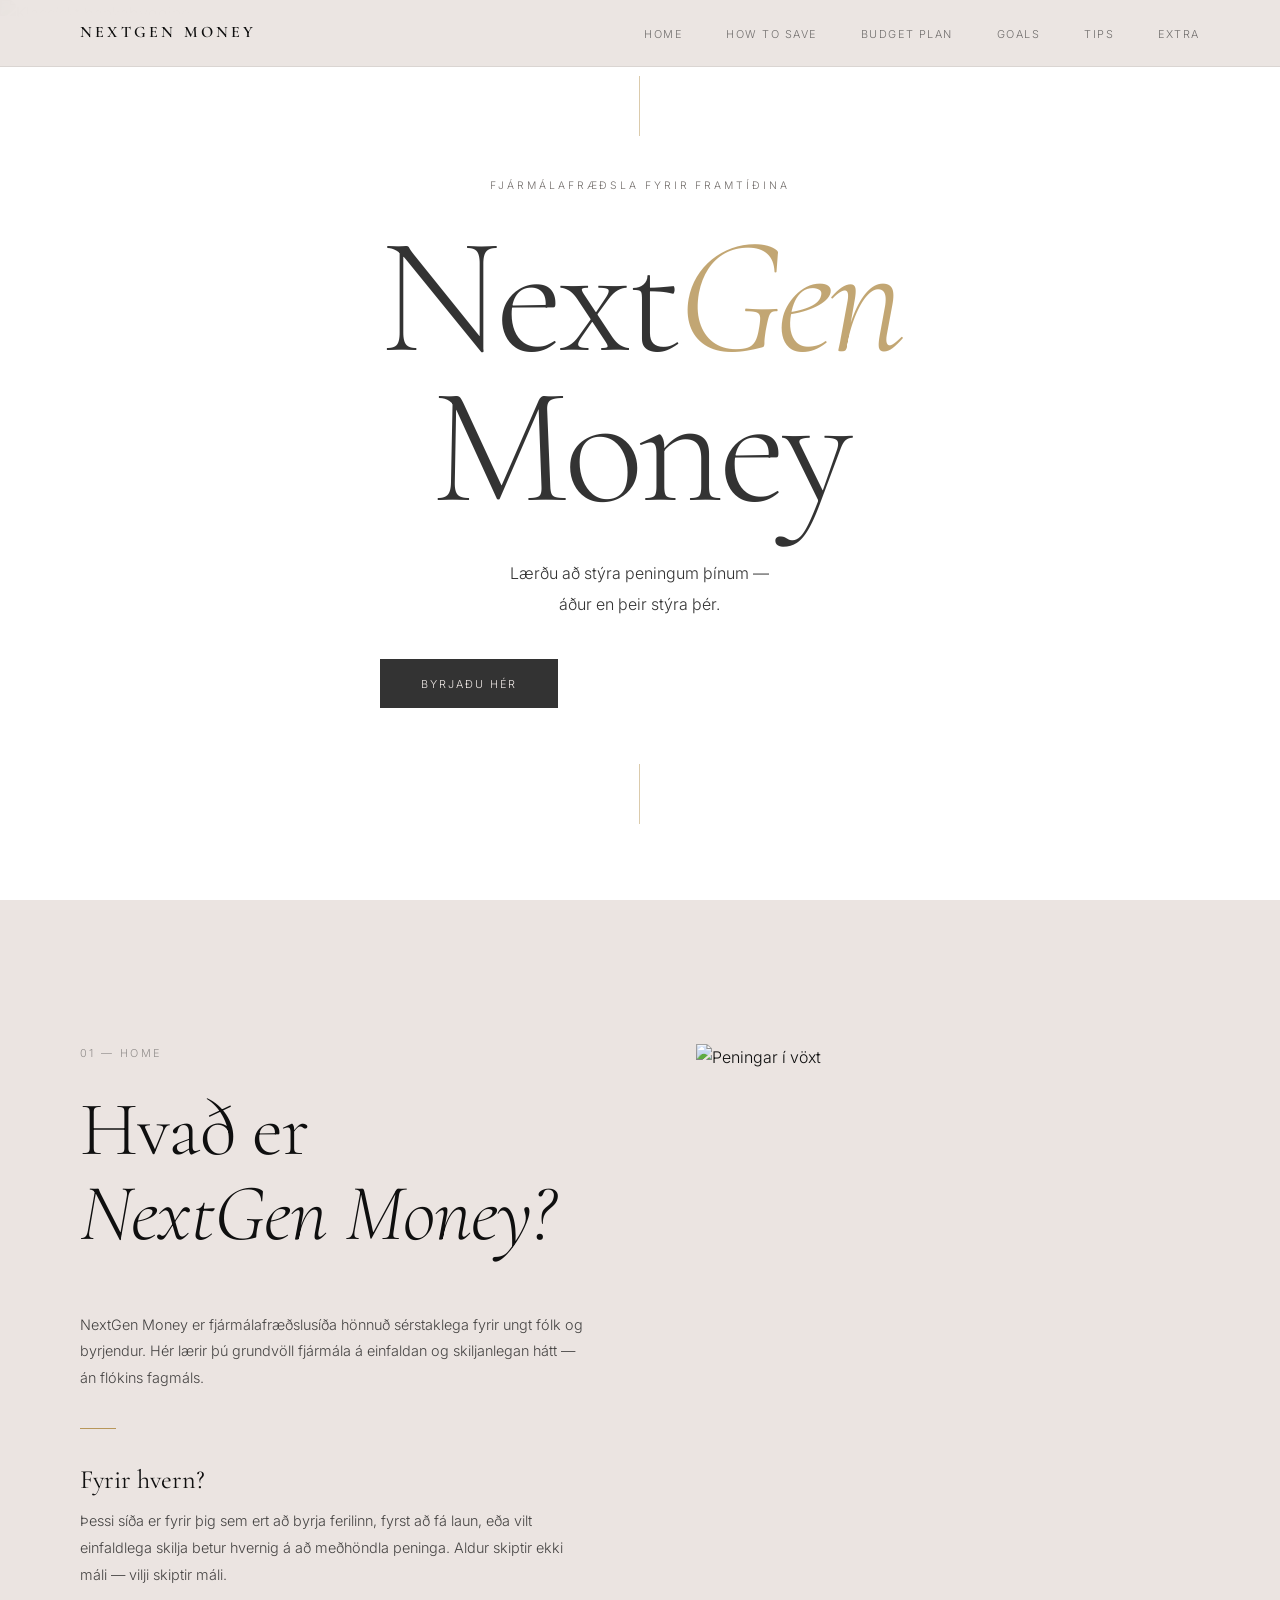
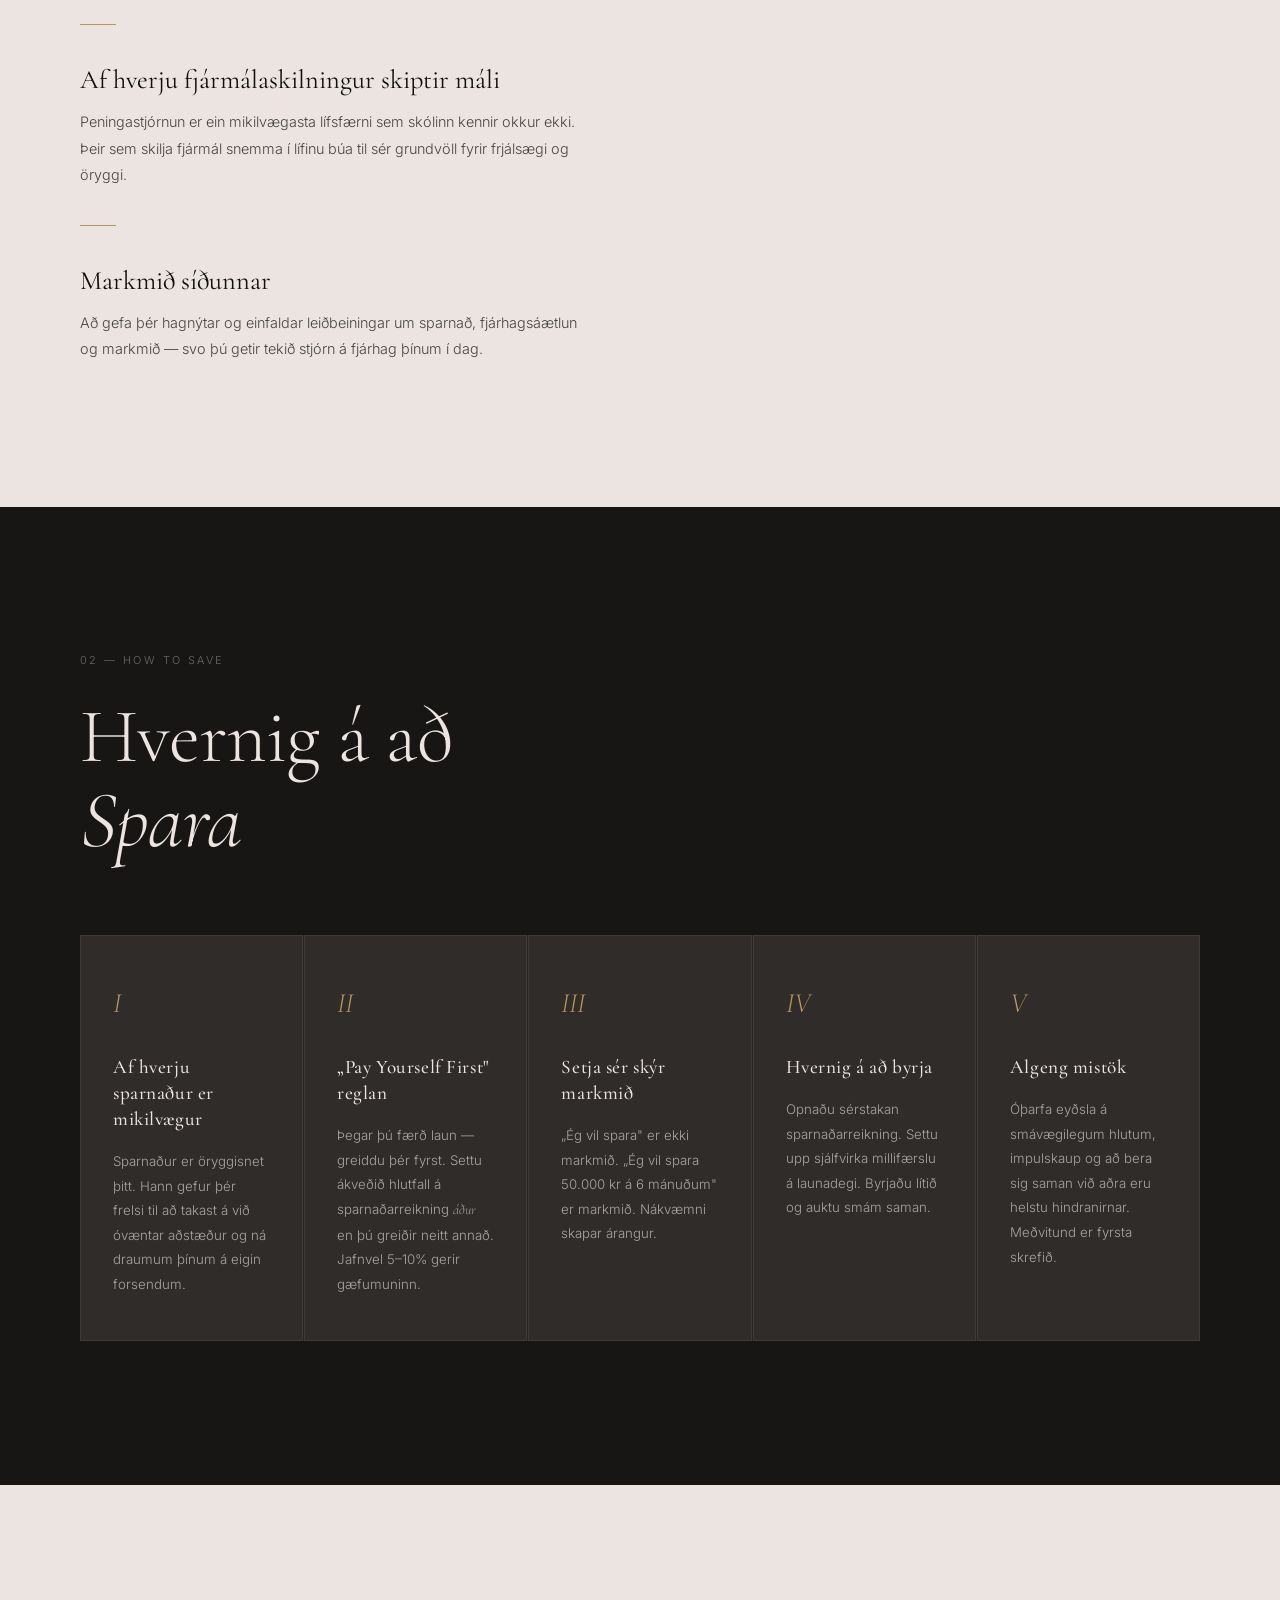
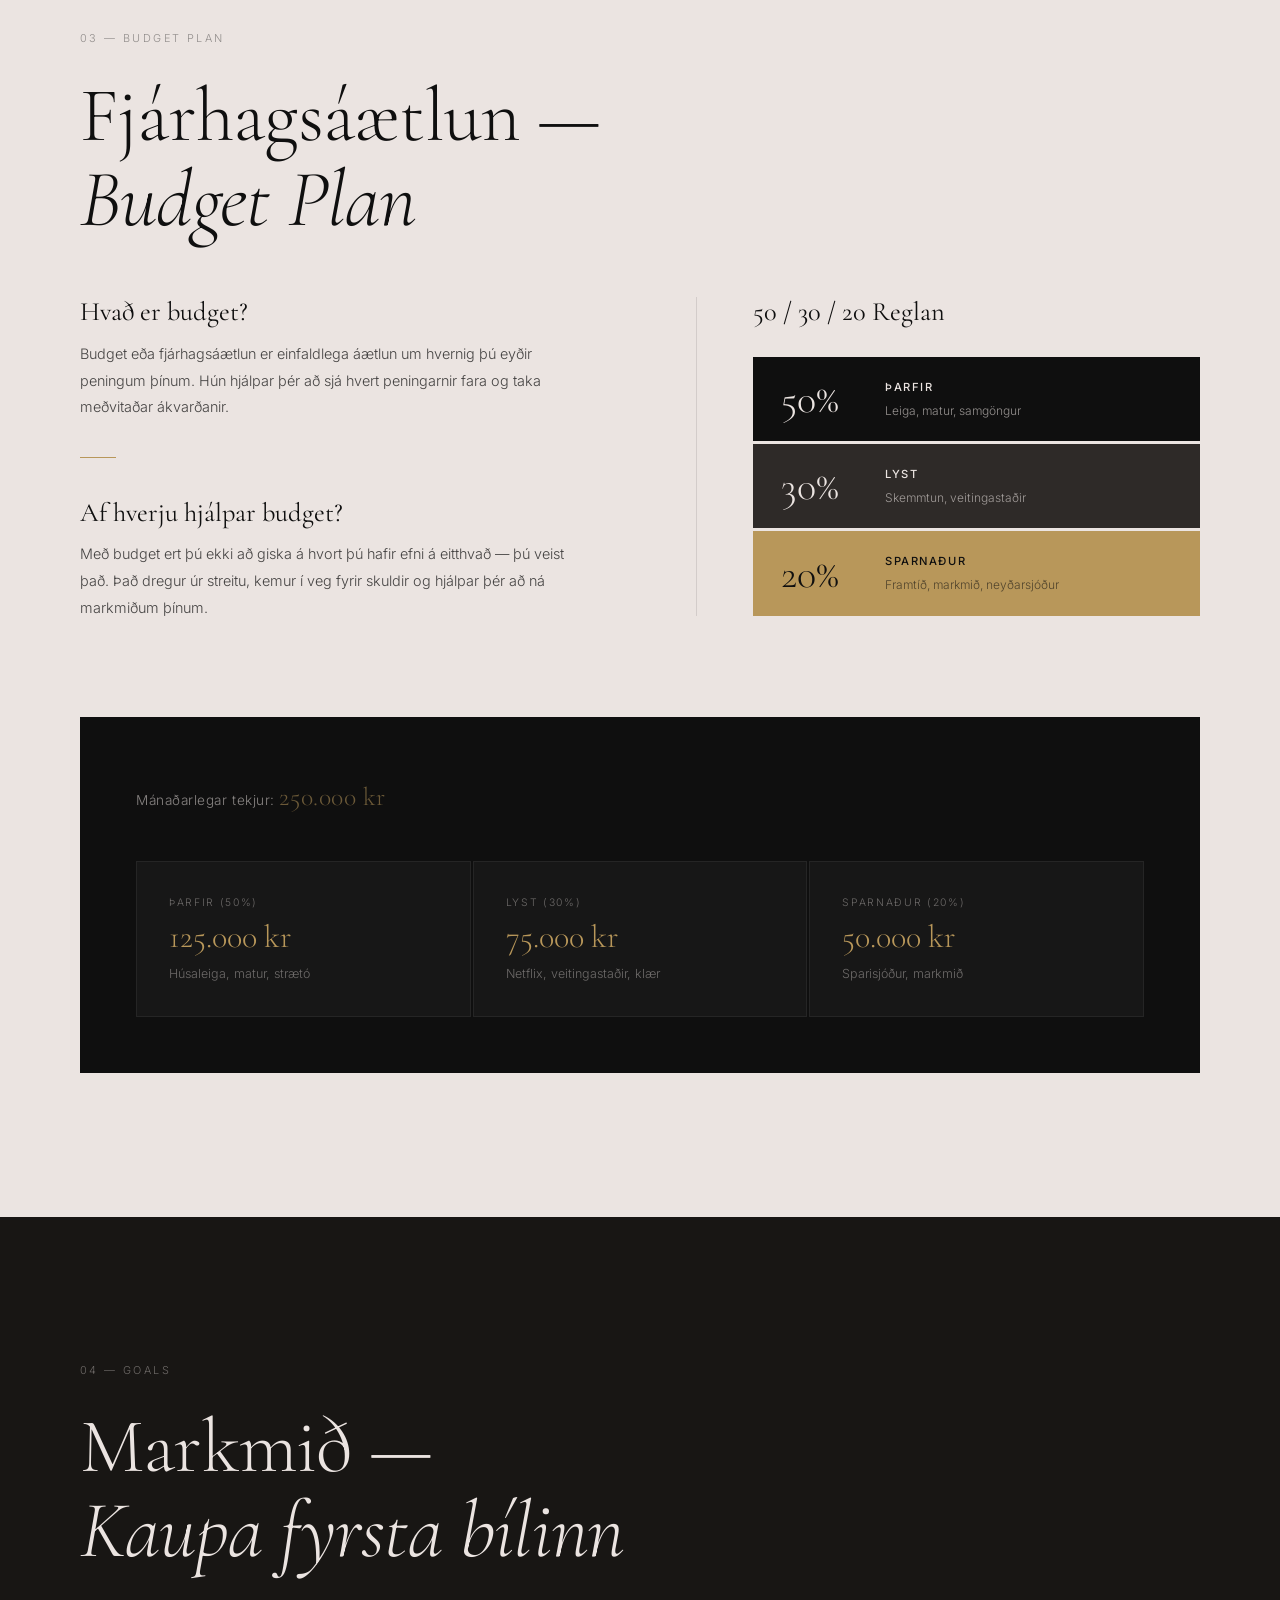
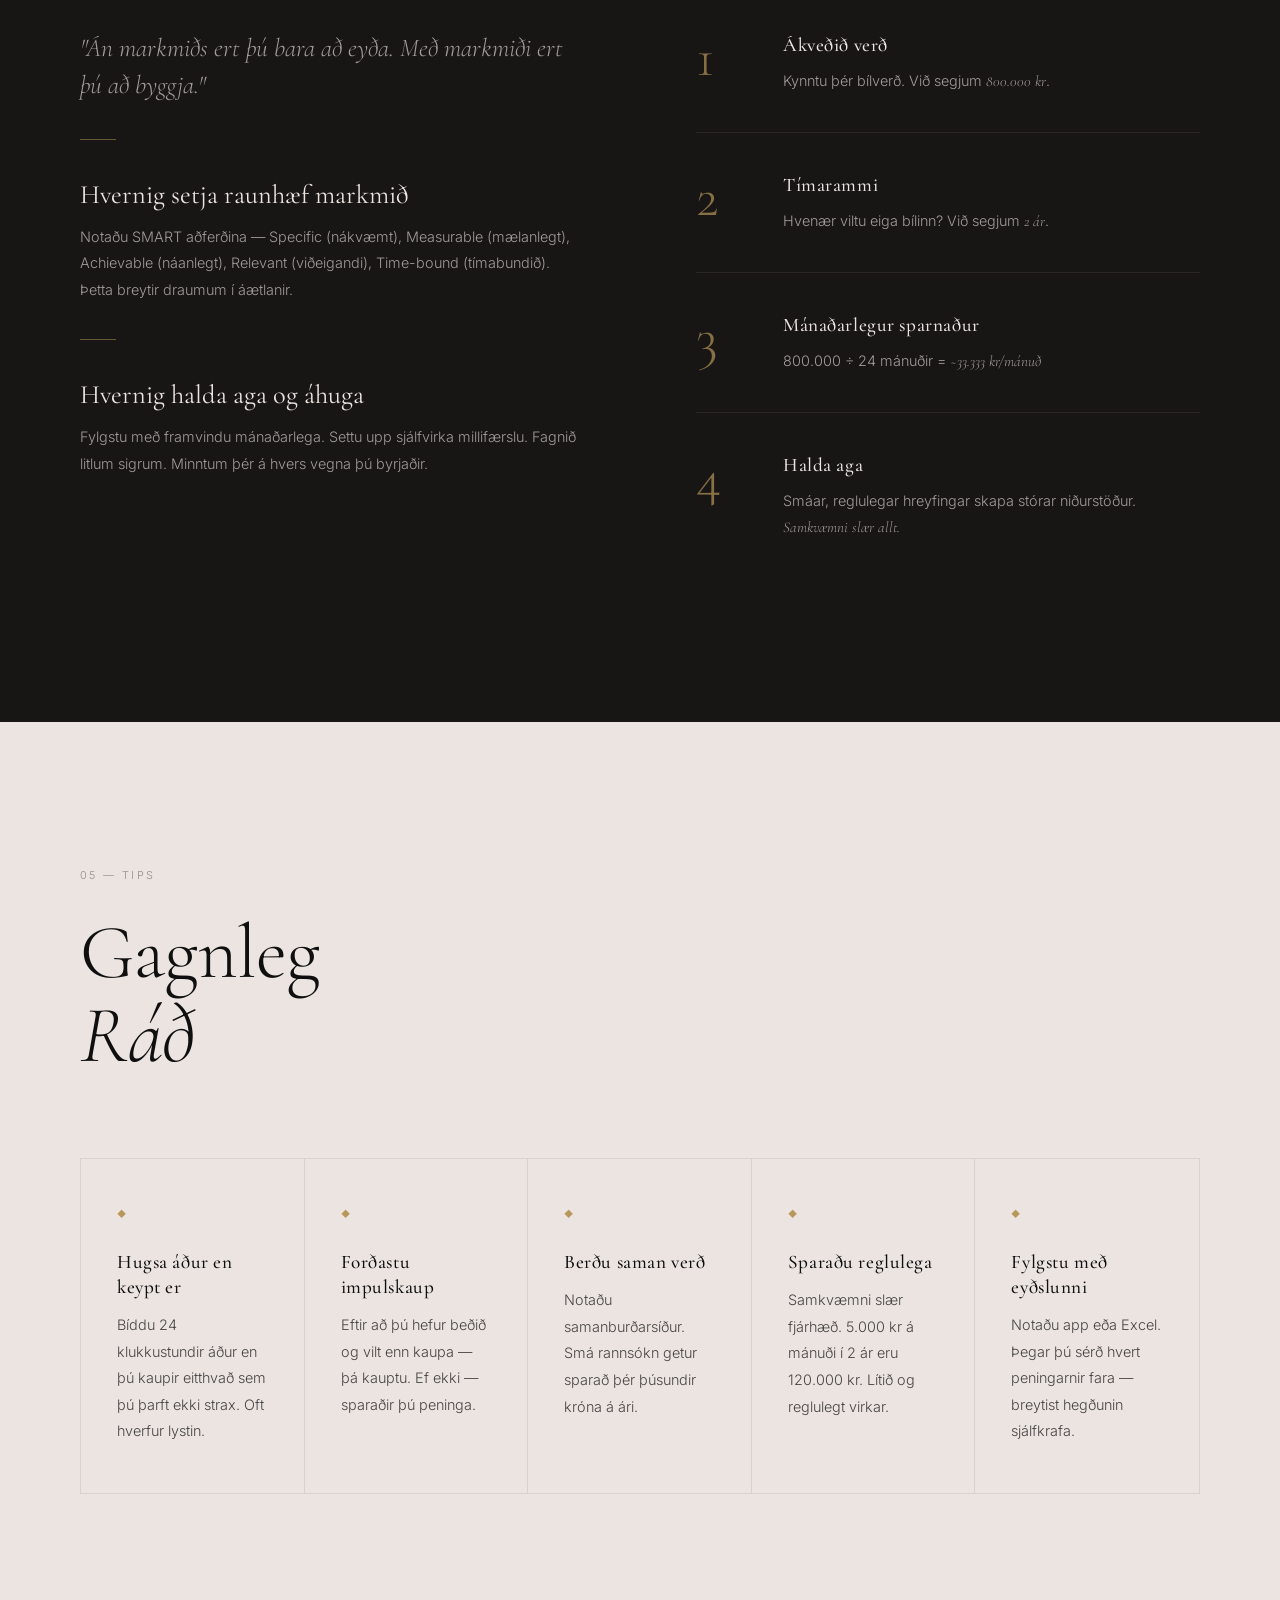
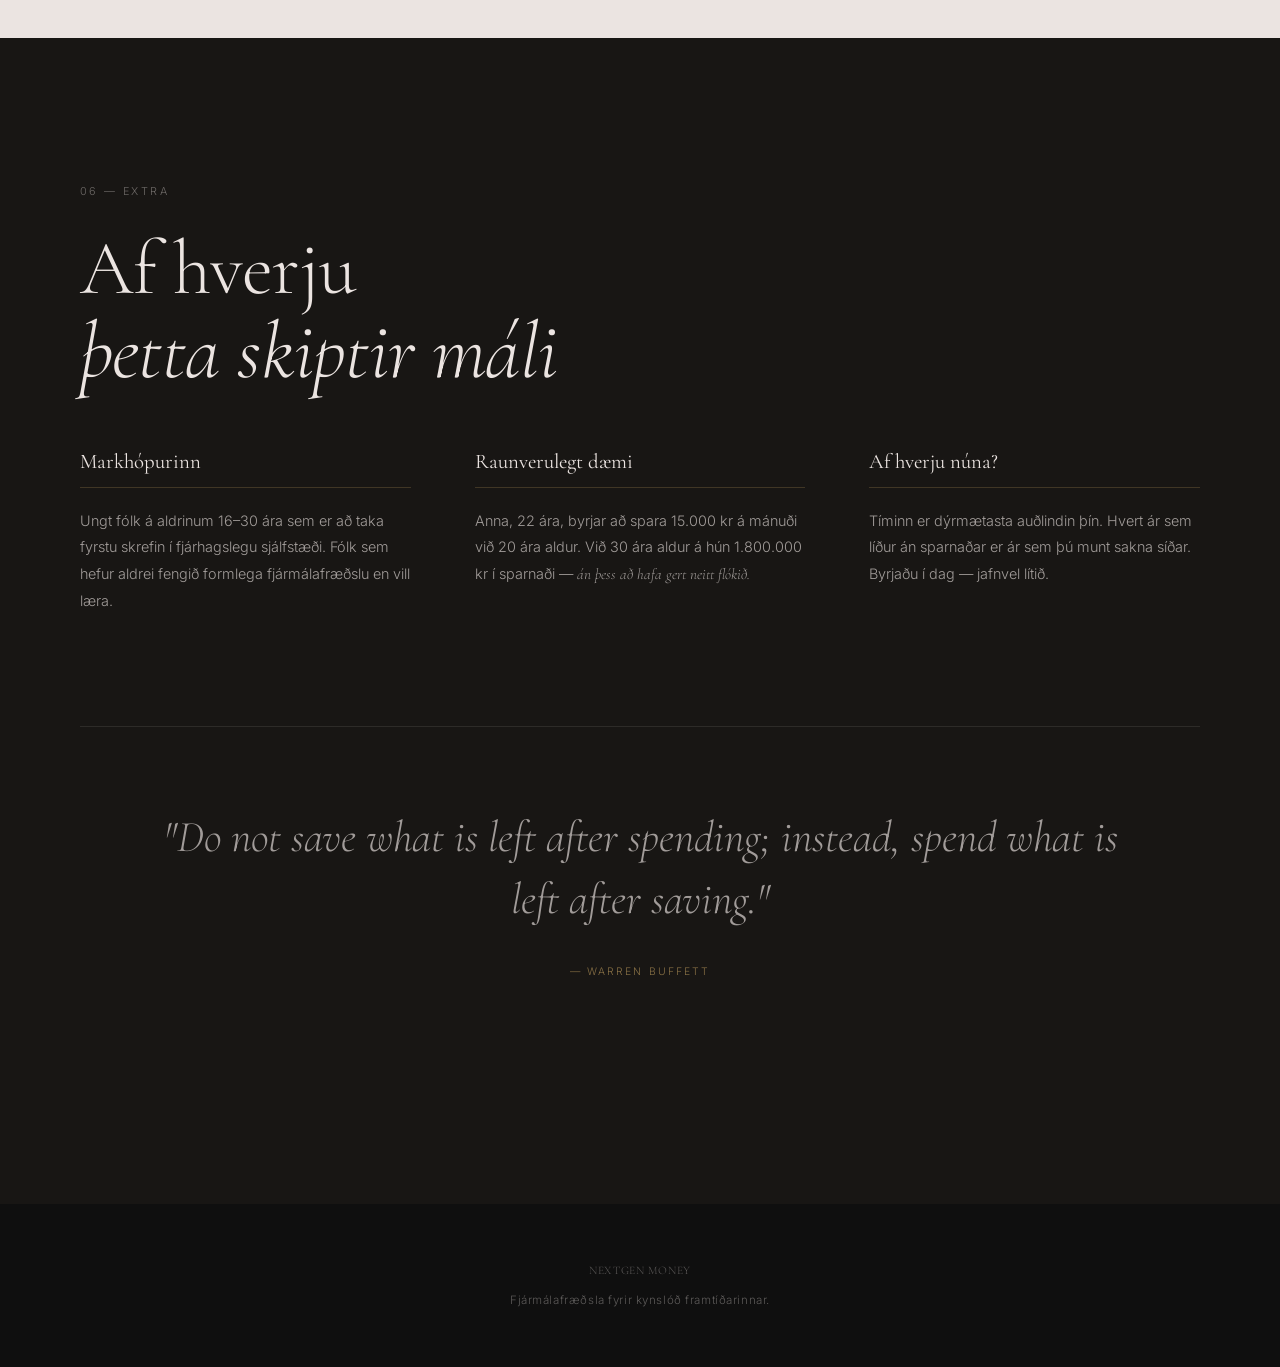
==== nextgen-money/index.html @ 541bf6c1 "Add Decap CMS, OAuth auth, SEO, and content loader" ====
<!DOCTYPE html>
<html lang="is">
<head>
  <meta charset="UTF-8" />
  <meta name="viewport" content="width=device-width, initial-scale=1.0" />

  <!-- SEO: Primary -->
  <title>NextGen Money — Fjármálafræðsla fyrir ungt fólk</title>
  <meta name="description" content="NextGen Money kennir þér hvernig á að spara, gera fjárhagsáætlun og setja sér fjárhagsleg markmið. Einföld og skýr fjármálafræðsla fyrir ungt fólk og byrjendur á Íslandi." />
  <meta name="keywords" content="fjármál, sparnaður, budget, fjárhagsáætlun, ungt fólk, peningastjórnun, 50/30/20, pay yourself first, markmið, Ísland" />
  <meta name="author" content="NextGen Money" />
  <meta name="robots" content="index, follow" />
  <link rel="canonical" href="https://nextgen-money.vercel.app/" />

  <!-- SEO: Open Graph (Facebook, LinkedIn) -->
  <meta property="og:type" content="website" />
  <meta property="og:url" content="https://nextgen-money.vercel.app/" />
  <meta property="og:title" content="NextGen Money — Fjármálafræðsla fyrir ungt fólk" />
  <meta property="og:description" content="Lærðu að stýra peningum þínum — áður en þeir stýra þér. Sparnaður, budget og markmið á einfældan hátt." />
  <meta property="og:image" content="https://nextgen-money.vercel.app/images/og-image.jpg" />
  <meta property="og:locale" content="is_IS" />
  <meta property="og:site_name" content="NextGen Money" />

  <!-- SEO: Twitter Card -->
  <meta name="twitter:card" content="summary_large_image" />
  <meta name="twitter:title" content="NextGen Money — Fjármálafræðsla fyrir ungt fólk" />
  <meta name="twitter:description" content="Lærðu að stýra peningum þínum — áður en þeir stýra þér." />
  <meta name="twitter:image" content="https://nextgen-money.vercel.app/images/og-image.jpg" />

  <!-- SEO: Structured Data (JSON-LD) -->
  <script type="application/ld+json">
  {
    "@context": "https://schema.org",
    "@type": "EducationalOrganization",
    "name": "NextGen Money",
    "url": "https://nextgen-money.vercel.app",
    "description": "Fjármálafræðslusíða fyrir ungt fólk og byrjendur á Íslandi.",
    "inLanguage": "is",
    "audience": {
      "@type": "Audience",
      "audienceType": "Ungt fólk, byrjendur í fjármálum"
    }
  }
  </script>

  <link rel="preconnect" href="https://fonts.googleapis.com" />
  <link rel="preconnect" href="https://fonts.gstatic.com" crossorigin />
  <link href="https://fonts.googleapis.com/css2?family=Cormorant+Garamond:ital,wght@0,300;0,400;0,600;1,300;1,400;1,600&family=Inter:wght@300;400;500&display=swap" rel="stylesheet" />
  <link rel="stylesheet" href="styles.css" />
</head>
<body>

  <!-- NAV -->
  <nav class="nav" id="nav">
    <div class="nav-inner">
      <a href="#home" class="logo">NEXTGEN MONEY</a>
      <button class="menu-toggle" id="menuToggle" aria-label="Menu">
        <span></span><span></span><span></span>
      </button>
      <ul class="nav-links" id="navLinks">
        <li><a href="#home">Home</a></li>
        <li><a href="#save">How to Save</a></li>
        <li><a href="#budget">Budget Plan</a></li>
        <li><a href="#goals">Goals</a></li>
        <li><a href="#tips">Tips</a></li>
        <li><a href="#extra">Extra</a></li>
      </ul>
    </div>
  </nav>

  <!-- HOME / HERO -->
  <section id="home" class="hero">
    <div class="hero-bg">
      <img src="images/bank.jpg" alt="Klassískt bankabygging" id="heroBgImg" />
      <div class="hero-overlay"></div>
    </div>
    <div class="hero-content">
      <div class="hero-line top-line"></div>
      <p class="eyebrow" data-key="hero.eyebrow">Fjármálafræðsla fyrir framtíðina</p>
      <h1>Next<em>Gen</em><br>Money</h1>
      <p class="hero-sub" data-key="hero.subtitle">Lærðu að stýra peningum þínum —<br>áður en þeir stýra þér.</p>
      <a href="#save" class="btn" data-key="hero.cta">Byrjaðu hér</a>
      <div class="hero-line bottom-line"></div>
    </div>
  </section>

  <!-- ABOUT -->
  <section id="about" class="section about">
    <div class="container split">
      <div class="about-text">
        <span class="label">01 — Home</span>
        <h2>Hvað er<br><em>NextGen Money?</em></h2>
        <p data-key="about.intro">NextGen Money er fjármálafræðslusíða hönnuð sérstaklega fyrir ungt fólk og byrjendur. Hér lærir þú grundvöll fjármála á einfaldan og skiljanlegan hátt — án flókins fagmáls.</p>

        <div class="rule-line"></div>

        <h3>Fyrir hvern?</h3>
        <p data-key="about.for_whom">Þessi síða er fyrir þig sem ert að byrja ferilinn, fyrst að fá laun, eða vilt einfaldlega skilja betur hvernig á að meðhöndla peninga. Aldur skiptir ekki máli — vilji skiptir máli.</p>

        <div class="rule-line"></div>

        <h3>Af hverju fjármálaskilningur skiptir máli</h3>
        <p data-key="about.why_matters">Peningastjórnun er ein mikilvægasta lífsfærni sem skólinn kennir okkur ekki. Þeir sem skilja fjármál snemma í lífinu búa til sér grundvöll fyrir frjálsægi og öryggi.</p>

        <div class="rule-line"></div>

        <h3>Markmið síðunnar</h3>
        <p data-key="about.goal">Að gefa þér hagnýtar og einfaldar leiðbeiningar um sparnað, fjárhagsáætlun og markmið — svo þú getir tekið stjórn á fjárhag þínum í dag.</p>
      </div>
      <div class="about-image">
        <img src="images/coins.jpg" alt="Peningar í vöxt" />
      </div>
    </div>
  </section>

  <!-- HOW TO SAVE -->
  <section id="save" class="section dark">
    <div class="container">
      <span class="label light">02 — How to Save</span>
      <h2>Hvernig á að<br><em>Spara</em></h2>
      <div class="cards">
        <div class="card">
          <div class="card-num">I</div>
          <h4 data-key="save.card1_title">Af hverju sparnaður er mikilvægur</h4>
          <p data-key="save.card1_text">Sparnaður er öryggisnet þitt. Hann gefur þér frelsi til að takast á við óvæntar aðstæður og ná draumum þínum á eigin forsendum.</p>
        </div>
        <div class="card">
          <div class="card-num">II</div>
          <h4 data-key="save.card2_title">„Pay Yourself First" reglan</h4>
          <p data-key="save.card2_text">Þegar þú færð laun — greiddu þér fyrst. Settu ákveðið hlutfall á sparnaðarreikning <em>áður</em> en þú greiðir neitt annað. Jafnvel 5–10% gerir gæfumuninn.</p>
        </div>
        <div class="card">
          <div class="card-num">III</div>
          <h4 data-key="save.card3_title">Setja sér skýr markmið</h4>
          <p data-key="save.card3_text">„Ég vil spara" er ekki markmið. „Ég vil spara 50.000 kr á 6 mánuðum" er markmið. Nákvæmni skapar árangur.</p>
        </div>
        <div class="card">
          <div class="card-num">IV</div>
          <h4 data-key="save.card4_title">Hvernig á að byrja</h4>
          <p data-key="save.card4_text">Opnaðu sérstakan sparnaðarreikning. Settu upp sjálfvirka millifærslu á launadegi. Byrjaðu lítið og auktu smám saman.</p>
        </div>
        <div class="card">
          <div class="card-num">V</div>
          <h4 data-key="save.card5_title">Algeng mistök</h4>
          <p data-key="save.card5_text">Óþarfa eyðsla á smávægilegum hlutum, impulskaup og að bera sig saman við aðra eru helstu hindranirnar. Meðvitund er fyrsta skrefið.</p>
        </div>
      </div>
    </div>
  </section>

  <!-- BUDGET PLAN -->
  <section id="budget" class="section budget">
    <div class="container">
      <span class="label">03 — Budget Plan</span>
      <h2>Fjárhagsáætlun —<br><em>Budget Plan</em></h2>

      <div class="budget-top split">
        <div class="budget-text">
          <h3>Hvað er budget?</h3>
          <p data-key="budget.what_text">Budget eða fjárhagsáætlun er einfaldlega áætlun um hvernig þú eyðir peningum þínum. Hún hjálpar þér að sjá hvert peningarnir fara og taka meðvitaðar ákvarðanir.</p>
          <div class="rule-line"></div>
          <h3>Af hverju hjálpar budget?</h3>
          <p data-key="budget.why_text">Með budget ert þú ekki að giska á hvort þú hafir efni á eitthvað — þú veist það. Það dregur úr streitu, kemur í veg fyrir skuldir og hjálpar þér að ná markmiðum þínum.</p>
        </div>
        <div class="rule-visual">
          <h3>50 / 30 / 20 Reglan</h3>
          <div class="rule-bar">
            <div class="bar-seg b50">
              <span class="bar-pct">50%</span>
              <div>
                <p class="bar-title">Þarfir</p>
                <small>Leiga, matur, samgöngur</small>
              </div>
            </div>
            <div class="bar-seg b30">
              <span class="bar-pct">30%</span>
              <div>
                <p class="bar-title">Lyst</p>
                <small>Skemmtun, veitingastaðir</small>
              </div>
            </div>
            <div class="bar-seg b20">
              <span class="bar-pct">20%</span>
              <div>
                <p class="bar-title">Sparnaður</p>
                <small>Framtíð, markmið, neyðarsjóður</small>
              </div>
            </div>
          </div>
        </div>
      </div>

      <div class="example-box">
        <p class="example-income">Mánaðarlegar tekjur: <strong data-key="budget.example_income">250.000 kr</strong></p>
        <div class="example-grid">
          <div class="example-item">
            <span class="ex-label">Þarfir (50%)</span>
            <span class="ex-amount" data-key="budget.example_needs">125.000 kr</span>
            <span class="ex-desc">Húsaleiga, matur, strætó</span>
          </div>
          <div class="example-item">
            <span class="ex-label">Lyst (30%)</span>
            <span class="ex-amount" data-key="budget.example_wants">75.000 kr</span>
            <span class="ex-desc">Netflix, veitingastaðir, klær</span>
          </div>
          <div class="example-item">
            <span class="ex-label">Sparnaður (20%)</span>
            <span class="ex-amount" data-key="budget.example_savings">50.000 kr</span>
            <span class="ex-desc">Sparisjóður, markmið</span>
          </div>
        </div>
      </div>
    </div>
  </section>

  <!-- GOALS -->
  <section id="goals" class="section dark goals">
    <div class="container">
      <span class="label light">04 — Goals</span>
      <h2>Markmið —<br><em>Kaupa fyrsta bílinn</em></h2>

      <div class="goals-split split">
        <div class="goals-text">
          <p class="lead">"Án markmiðs ert þú bara að eyða. Með markmiði ert þú að byggja."</p>
          <div class="rule-line light"></div>
          <h3>Hvernig setja raunhæf markmið</h3>
          <p>Notaðu SMART aðferðina — Specific (nákvæmt), Measurable (mælanlegt), Achievable (náanlegt), Relevant (viðeigandi), Time-bound (tímabundið). Þetta breytir draumum í áætlanir.</p>
          <div class="rule-line light"></div>
          <h3>Hvernig halda aga og áhuga</h3>
          <p>Fylgstu með framvindu mánaðarlega. Settu upp sjálfvirka millifærslu. Fagnið litlum sigrum. Minntum þér á hvers vegna þú byrjaðir.</p>
        </div>
        <div class="goals-steps">
          <div class="step">
            <div class="step-num">1</div>
            <div class="step-content">
              <h4>Ákveðið verð</h4>
              <p>Kynntu þér bílverð. Við segjum <em>800.000 kr</em>.</p>
            </div>
          </div>
          <div class="step">
            <div class="step-num">2</div>
            <div class="step-content">
              <h4>Tímarammi</h4>
              <p>Hvenær viltu eiga bílinn? Við segjum <em>2 ár</em>.</p>
            </div>
          </div>
          <div class="step">
            <div class="step-num">3</div>
            <div class="step-content">
              <h4>Mánaðarlegur sparnaður</h4>
              <p>800.000 ÷ 24 mánuðir = <em>~33.333 kr/mánuð</em></p>
            </div>
          </div>
          <div class="step">
            <div class="step-num">4</div>
            <div class="step-content">
              <h4>Halda aga</h4>
              <p>Smáar, reglulegar hreyfingar skapa stórar niðurstöður. <em>Samkvæmni slær allt.</em></p>
            </div>
          </div>
        </div>
      </div>
    </div>
  </section>

  <!-- TIPS -->
  <section id="tips" class="section tips">
    <div class="container">
      <span class="label">05 — Tips</span>
      <h2>Gagnleg<br><em>Ráð</em></h2>
      <div class="tips-grid">
        <div class="tip">
          <div class="tip-mark">◆</div>
          <h4 data-key="tips.tip1_title">Hugsa áður en keypt er</h4>
          <p data-key="tips.tip1_text">Bíddu 24 klukkustundir áður en þú kaupir eitthvað sem þú þarft ekki strax. Oft hverfur lystin.</p>
        </div>
        <div class="tip">
          <div class="tip-mark">◆</div>
          <h4 data-key="tips.tip2_title">Forðastu impulskaup</h4>
          <p data-key="tips.tip2_text">Eftir að þú hefur beðið og vilt enn kaupa — þá kauptu. Ef ekki — sparaðir þú peninga.</p>
        </div>
        <div class="tip">
          <div class="tip-mark">◆</div>
          <h4 data-key="tips.tip3_title">Berðu saman verð</h4>
          <p data-key="tips.tip3_text">Notaðu samanburðarsíður. Smá rannsókn getur sparað þér þúsundir króna á ári.</p>
        </div>
        <div class="tip">
          <div class="tip-mark">◆</div>
          <h4 data-key="tips.tip4_title">Sparaðu reglulega</h4>
          <p data-key="tips.tip4_text">Samkvæmni slær fjárhæð. 5.000 kr á mánuði í 2 ár eru 120.000 kr. Lítið og reglulegt virkar.</p>
        </div>
        <div class="tip">
          <div class="tip-mark">◆</div>
          <h4 data-key="tips.tip5_title">Fylgstu með eyðslunni</h4>
          <p data-key="tips.tip5_text">Notaðu app eða Excel. Þegar þú sérð hvert peningarnir fara — breytist hegðunin sjálfkrafa.</p>
        </div>
      </div>
    </div>
  </section>

  <!-- EXTRA -->
  <section id="extra" class="section dark extra">
    <div class="container">
      <span class="label light">06 — Extra</span>
      <h2>Af hverju<br><em>þetta skiptir máli</em></h2>

      <div class="extra-grid">
        <div class="extra-block">
          <h3>Markhópurinn</h3>
          <p data-key="extra.block1_text">Ungt fólk á aldrinum 16–30 ára sem er að taka fyrstu skrefin í fjárhagslegu sjálfstæði. Fólk sem hefur aldrei fengið formlega fjármálafræðslu en vill læra.</p>
        </div>
        <div class="extra-block">
          <h3>Raunverulegt dæmi</h3>
          <p data-key="extra.block2_text">Anna, 22 ára, byrjar að spara 15.000 kr á mánuði við 20 ára aldur. Við 30 ára aldur á hún 1.800.000 kr í sparnaði — <em>án þess að hafa gert neitt flókið.</em></p>
        </div>
        <div class="extra-block">
          <h3>Af hverju núna?</h3>
          <p data-key="extra.block3_text">Tíminn er dýrmætasta auðlindin þín. Hvert ár sem líður án sparnaðar er ár sem þú munt sakna síðar. Byrjaðu í dag — jafnvel lítið.</p>
        </div>
      </div>

      <blockquote>
        <p>"<span data-key="extra.quote">Do not save what is left after spending; instead, spend what is left after saving.</span>"</p>
        <cite>— <span data-key="extra.quote_author">Warren Buffett</span></cite>
      </blockquote>
    </div>
  </section>

  <!-- FOOTER -->
  <footer class="footer">
    <div class="container">
      <p class="footer-logo">NEXTGEN MONEY</p>
      <p data-key="footer.tagline">Fjármálafræðsla fyrir kynslóð framtíðarinnar.</p>
    </div>
  </footer>

  <script src="content-loader.js"></script>
  <script src="script.js"></script>
</body>
</html>
---- nextgen-money/styles.css ----
/* ============================================
   NEXTGEN MONEY — Old Money Aesthetic
   ============================================ */

*, *::before, *::after {
  box-sizing: border-box;
  margin: 0;
  padding: 0;
}

:root {
  --cream:  #ebe4e1;
  --black:  #0f0f0f;
  --dark:   #181614;
  --mid:    #5a5451;
  --gold:   #b8975a;
  --white:  #f7f3f1;
}

html {
  scroll-behavior: smooth;
}

body {
  background: var(--cream);
  color: var(--black);
  font-family: 'Inter', sans-serif;
  font-weight: 300;
  font-size: 16px;
  line-height: 1.7;
  -webkit-font-smoothing: antialiased;
}

/* ---- TYPOGRAPHY ---- */
h1 {
  font-family: 'Cormorant Garamond', serif;
  font-size: clamp(4.5rem, 10vw, 9rem);
  font-weight: 300;
  line-height: 0.95;
  letter-spacing: -0.02em;
}

h2 {
  font-family: 'Cormorant Garamond', serif;
  font-size: clamp(2.8rem, 6vw, 5.5rem);
  font-weight: 300;
  line-height: 1.05;
  letter-spacing: -0.01em;
  margin-bottom: 3.5rem;
}

h3 {
  font-family: 'Cormorant Garamond', serif;
  font-size: 1.65rem;
  font-weight: 400;
  line-height: 1.2;
  margin-bottom: 0.75rem;
  margin-top: 2.5rem;
}

h4 {
  font-family: 'Cormorant Garamond', serif;
  font-size: 1.2rem;
  font-weight: 500;
  letter-spacing: 0.03em;
  margin-bottom: 0.5rem;
}

p {
  font-size: 0.9rem;
  line-height: 1.85;
  opacity: 0.75;
}

em {
  font-style: italic;
  font-family: 'Cormorant Garamond', serif;
  font-size: 1.05em;
}

/* ---- LAYOUT ---- */
.container {
  max-width: 1200px;
  margin: 0 auto;
  padding: 0 2.5rem;
}

.section {
  padding: 9rem 0;
}

.section.dark {
  background: var(--dark);
  color: var(--cream);
}

.section.dark p {
  color: var(--cream);
  opacity: 0.65;
}

.section.dark h3 {
  color: var(--cream);
}

.split {
  display: grid;
  grid-template-columns: 1fr 1fr;
  gap: 7rem;
  align-items: start;
}

/* ---- LABEL ---- */
.label {
  display: block;
  font-size: 0.68rem;
  letter-spacing: 0.22em;
  text-transform: uppercase;
  opacity: 0.4;
  margin-bottom: 1.75rem;
  color: var(--black);
}

.label.light {
  color: var(--cream);
}

/* ---- RULE LINE ---- */
.rule-line {
  width: 36px;
  height: 1px;
  background: var(--gold);
  margin: 2.25rem 0;
}

.rule-line.light {
  background: rgba(184,151,90,0.5);
}

/* ============================================
   NAV
   ============================================ */
.nav {
  position: fixed;
  top: 0;
  left: 0;
  right: 0;
  z-index: 200;
  background: rgba(235, 228, 225, 0.96);
  backdrop-filter: blur(12px);
  -webkit-backdrop-filter: blur(12px);
  border-bottom: 1px solid rgba(0, 0, 0, 0.07);
  transition: background 0.3s;
}

.nav.scrolled {
  background: rgba(235, 228, 225, 0.99);
}

.nav-inner {
  max-width: 1200px;
  margin: 0 auto;
  padding: 1.2rem 2.5rem;
  display: flex;
  align-items: center;
  justify-content: space-between;
}

.logo {
  font-family: 'Cormorant Garamond', serif;
  font-size: 1rem;
  font-weight: 600;
  letter-spacing: 0.2em;
  text-decoration: none;
  color: var(--black);
  flex-shrink: 0;
}

.nav-links {
  list-style: none;
  display: flex;
  gap: 2.75rem;
}

.nav-links a {
  text-decoration: none;
  font-size: 0.68rem;
  letter-spacing: 0.14em;
  text-transform: uppercase;
  color: var(--black);
  opacity: 0.55;
  transition: opacity 0.2s;
}

.nav-links a:hover {
  opacity: 1;
}

.menu-toggle {
  display: none;
  flex-direction: column;
  gap: 5px;
  background: none;
  border: none;
  cursor: pointer;
  padding: 4px;
}

.menu-toggle span {
  display: block;
  width: 22px;
  height: 1px;
  background: var(--black);
  transition: all 0.3s;
}

/* ============================================
   HERO
   ============================================ */
.hero {
  position: relative;
  min-height: 100vh;
  display: flex;
  align-items: center;
  justify-content: center;
  overflow: hidden;
}

.hero-bg {
  position: absolute;
  inset: 0;
  background: #ffffff;
  z-index: 0;
}

.hero-bg img {
  width: 100%;
  height: 115%;
  object-fit: cover;
  object-position: center 20%;
  display: block;
  filter: grayscale(30%) contrast(1.1) brightness(0.6);
  transform: translateY(0);
  will-change: transform;
}

.hero-overlay {
  position: absolute;
  inset: 0;
  background: rgba(255,255,255,0.55);
}

.hero-content {
  position: relative;
  z-index: 2;
  display: flex;
  flex-direction: column;
  align-items: center;
  text-align: center;
  padding: 2rem;
  color: var(--black);
}

.hero-line {
  width: 1px;
  background: rgba(184,151,90,0.5);
  margin: 0 auto;
  animation: lineGrow 1.2s ease forwards;
}

.top-line {
  height: 0;
  margin-bottom: 2.5rem;
  animation-delay: 0.2s;
}

.bottom-line {
  height: 0;
  margin-top: 3.5rem;
  animation-delay: 0.6s;
}

@keyframes lineGrow {
  to { height: 60px; }
}

.eyebrow {
  font-size: 0.65rem;
  letter-spacing: 0.28em;
  text-transform: uppercase;
  color: var(--mid);
  opacity: 0;
  margin-bottom: 1.75rem;
  animation: fadeSlideUp 0.9s ease 0.5s forwards;
}

.hero h1 {
  color: var(--black);
  font-size: clamp(5rem, 13vw, 12rem);
  line-height: 0.9;
  margin-bottom: 2.25rem;
  opacity: 0;
  animation: fadeSlideUp 0.9s ease 0.7s forwards;
  letter-spacing: -0.03em;
}

.hero h1 em {
  color: var(--gold);
  font-size: 1em;
}

.hero-sub {
  font-size: 1rem;
  line-height: 1.9;
  color: var(--black);
  opacity: 0;
  animation: fadeSlideUp 0.9s ease 0.9s forwards;
}

@keyframes fadeSlideUp {
  from { opacity: 0; transform: translateY(20px); }
  to   { opacity: 0.85; transform: translateY(0); }
}

.hero .btn {
  opacity: 0;
  animation: fadeSlideUp 0.9s ease 1.1s forwards;
  border-color: var(--black);
  background: var(--black);
  color: var(--cream);
  margin-top: 2.5rem;
}

.hero .btn:hover {
  background: var(--gold);
  border-color: var(--gold);
  color: var(--black);
}

.hero-scroll-hint {
  position: absolute;
  bottom: 2.5rem;
  left: 50%;
  transform: translateX(-50%);
  z-index: 2;
  display: flex;
  flex-direction: column;
  align-items: center;
  gap: 0.6rem;
  opacity: 0;
  animation: fadeSlideUp 0.9s ease 1.4s forwards;
}

.hero-scroll-hint span {
  font-size: 0.6rem;
  letter-spacing: 0.22em;
  text-transform: uppercase;
  color: rgba(235,228,225,0.4);
}

.scroll-line {
  width: 1px;
  height: 50px;
  background: linear-gradient(to bottom, rgba(184,151,90,0.6), transparent);
  animation: scrollPulse 2s ease-in-out 2s infinite;
}

@keyframes scrollPulse {
  0%, 100% { opacity: 0.4; transform: scaleY(1); transform-origin: top; }
  50%       { opacity: 1;   transform: scaleY(1.15); }
}

.btn {
  display: inline-block;
  padding: 0.9rem 2.5rem;
  background: var(--black);
  color: var(--cream);
  text-decoration: none;
  font-size: 0.68rem;
  letter-spacing: 0.18em;
  text-transform: uppercase;
  align-self: flex-start;
  transition: background 0.25s, color 0.25s;
  border: 1px solid var(--black);
}

.btn:hover {
  background: transparent;
  color: var(--black);
}

/* ============================================
   ABOUT
   ============================================ */
.about-text h3:first-of-type {
  margin-top: 0;
}

.about-image {
  position: sticky;
  top: 120px;
}

.about-image img {
  width: 100%;
  height: 600px;
  object-fit: cover;
  object-position: center;
  display: block;
  filter: grayscale(10%);
}

/* ============================================
   HOW TO SAVE — CARDS
   ============================================ */
.cards {
  display: grid;
  grid-template-columns: repeat(5, 1fr);
  gap: 1px;
  margin-top: 4.5rem;
  background: rgba(235,228,225,0.08);
}

.card {
  background: rgba(255,255,255,0.03);
  border: 1px solid rgba(235,228,225,0.08);
  padding: 2.75rem 2rem;
  transition: background 0.2s;
}

.card:hover {
  background: rgba(235,228,225,0.06);
}

.card-num {
  font-family: 'Cormorant Garamond', serif;
  font-size: 1.75rem;
  font-style: italic;
  color: var(--gold);
  margin-bottom: 1.75rem;
  display: block;
}

.card h4 {
  color: var(--cream);
  margin-bottom: 1rem;
  line-height: 1.35;
}

.card p {
  font-size: 0.83rem;
}

/* ============================================
   BUDGET PLAN
   ============================================ */
.budget {
  background: var(--cream);
}

.budget-text h3:first-of-type {
  margin-top: 0;
}

.rule-visual {
  border-left: 1px solid rgba(0,0,0,0.1);
  padding-left: 3.5rem;
}

.rule-visual h3 {
  margin-top: 0;
  margin-bottom: 1.75rem;
}

.rule-bar {
  display: flex;
  flex-direction: column;
  gap: 3px;
}

.bar-seg {
  padding: 1.25rem 1.75rem;
  display: flex;
  align-items: center;
  gap: 1.5rem;
}

.bar-pct {
  font-family: 'Cormorant Garamond', serif;
  font-size: 2.5rem;
  font-weight: 300;
  line-height: 1;
  min-width: 80px;
}

.bar-title {
  font-size: 0.7rem;
  letter-spacing: 0.14em;
  text-transform: uppercase;
  font-weight: 500;
  opacity: 1;
  margin-bottom: 0.2rem;
}

.bar-seg small {
  font-size: 0.75rem;
  opacity: 0.6;
  display: block;
}

.b50 { background: var(--black);   color: var(--cream); }
.b30 { background: #2e2a28;        color: var(--cream); }
.b20 { background: var(--gold);    color: var(--black); }

.example-box {
  margin-top: 6rem;
  background: var(--black);
  color: var(--cream);
  padding: 3.5rem;
}

.example-income {
  font-size: 0.85rem;
  opacity: 0.55;
  margin-bottom: 2.5rem;
  letter-spacing: 0.04em;
}

.example-income strong {
  font-family: 'Cormorant Garamond', serif;
  font-size: 1.6rem;
  font-weight: 300;
  color: var(--gold);
  opacity: 1;
}

.example-grid {
  display: grid;
  grid-template-columns: repeat(3, 1fr);
  gap: 2px;
}

.example-item {
  background: rgba(255,255,255,0.03);
  border: 1px solid rgba(255,255,255,0.06);
  padding: 2rem;
  display: flex;
  flex-direction: column;
  gap: 0.6rem;
}

.ex-label {
  font-size: 0.65rem;
  letter-spacing: 0.16em;
  text-transform: uppercase;
  opacity: 0.4;
  color: var(--cream);
}

.ex-amount {
  font-family: 'Cormorant Garamond', serif;
  font-size: 2rem;
  font-weight: 300;
  color: var(--gold);
  line-height: 1;
}

.ex-desc {
  font-size: 0.78rem;
  opacity: 0.4;
  color: var(--cream);
}

/* ============================================
   GOALS
   ============================================ */
.goals-text .lead {
  font-family: 'Cormorant Garamond', serif;
  font-size: 1.6rem;
  font-style: italic;
  font-weight: 300;
  line-height: 1.45;
  color: var(--gold);
  opacity: 1;
  margin-bottom: 0;
}

.goals-text h3 {
  color: var(--cream);
}

.goals-steps {
  display: flex;
  flex-direction: column;
}

.step {
  display: flex;
  gap: 2rem;
  padding: 2.25rem 0;
  border-bottom: 1px solid rgba(235,228,225,0.08);
  align-items: flex-start;
}

.step:first-child {
  padding-top: 0;
}

.step:last-child {
  border-bottom: none;
}

.step-num {
  font-family: 'Cormorant Garamond', serif;
  font-size: 3.5rem;
  font-weight: 300;
  color: var(--gold);
  line-height: 1;
  min-width: 55px;
  opacity: 0.7;
}

.step-content h4 {
  color: var(--cream);
  margin-bottom: 0.4rem;
}

/* ============================================
   TIPS
   ============================================ */
.tips {
  background: var(--cream);
}

.tips-grid {
  display: grid;
  grid-template-columns: repeat(5, 1fr);
  border: 1px solid rgba(0,0,0,0.08);
  margin-top: 5rem;
}

.tip {
  padding: 3rem 2.25rem;
  border-right: 1px solid rgba(0,0,0,0.08);
}

.tip:last-child {
  border-right: none;
}

.tip-mark {
  color: var(--gold);
  font-size: 0.55rem;
  margin-bottom: 1.75rem;
  letter-spacing: 0.05em;
}

.tip h4 {
  margin-bottom: 0.75rem;
  line-height: 1.3;
}

/* ============================================
   EXTRA
   ============================================ */
.extra-grid {
  display: grid;
  grid-template-columns: repeat(3, 1fr);
  gap: 4rem;
  margin-bottom: 7rem;
}

.extra-block h3 {
  color: var(--cream);
  font-size: 1.3rem;
  margin-top: 0;
  padding-bottom: 0.75rem;
  border-bottom: 1px solid rgba(184,151,90,0.25);
  margin-bottom: 1.25rem;
}

blockquote {
  border-top: 1px solid rgba(235,228,225,0.1);
  padding: 5rem 4rem;
  text-align: center;
}

blockquote p {
  font-family: 'Cormorant Garamond', serif;
  font-size: clamp(1.6rem, 3.5vw, 2.75rem);
  font-style: italic;
  font-weight: 300;
  line-height: 1.4;
  color: var(--cream);
  opacity: 0.9;
}

cite {
  display: block;
  font-style: normal;
  font-family: 'Inter', sans-serif;
  font-size: 0.65rem;
  letter-spacing: 0.2em;
  text-transform: uppercase;
  color: var(--gold);
  opacity: 0.7;
  margin-top: 2rem;
}

/* ============================================
   FOOTER
   ============================================ */
.footer {
  background: var(--black);
  color: var(--cream);
  padding: 3.5rem 0;
  text-align: center;
}

.footer-logo {
  font-family: 'Cormorant Garamond', serif;
  font-size: 1.4rem;
  letter-spacing: 0.25em;
  opacity: 1;
  margin-bottom: 0.5rem;
}

.footer p {
  font-size: 0.72rem;
  opacity: 0.35;
  letter-spacing: 0.05em;
}

/* ============================================
   ANIMATIONS
   ============================================ */
.fade-up {
  opacity: 0;
  transform: translateY(28px);
  transition: opacity 0.7s ease, transform 0.7s ease;
}

.fade-up.visible {
  opacity: 1;
  transform: translateY(0);
}

/* ============================================
   RESPONSIVE
   ============================================ */
@media (max-width: 1100px) {
  .cards {
    grid-template-columns: repeat(3, 1fr);
  }

  .tips-grid {
    grid-template-columns: repeat(3, 1fr);
  }

  .tip:nth-child(3) {
    border-right: none;
  }

  .tip:nth-child(4),
  .tip:nth-child(5) {
    border-top: 1px solid rgba(0,0,0,0.08);
  }
}

@media (max-width: 900px) {
  .hero-content {
    padding: 2rem 1.5rem;
  }

  .split {
    grid-template-columns: 1fr;
    gap: 3.5rem;
  }

  .about-image {
    position: static;
  }

  .about-image img {
    height: 70vw;
  }

  .rule-visual {
    border-left: none;
    border-top: 1px solid rgba(0,0,0,0.1);
    padding-left: 0;
    padding-top: 2.5rem;
  }

  .cards {
    grid-template-columns: 1fr 1fr;
  }

  .example-grid {
    grid-template-columns: 1fr;
  }

  .extra-grid {
    grid-template-columns: 1fr;
  }

  .tips-grid {
    grid-template-columns: 1fr 1fr;
  }

  .tip:nth-child(odd) {
    border-right: 1px solid rgba(0,0,0,0.08);
  }

  .tip:nth-child(even) {
    border-right: none;
  }

  .tip:nth-child(n+3) {
    border-top: 1px solid rgba(0,0,0,0.08);
  }

  .nav-links {
    display: none;
    position: absolute;
    top: 100%;
    left: 0;
    right: 0;
    background: rgba(235,228,225,0.98);
    border-bottom: 1px solid rgba(0,0,0,0.07);
    padding: 1.5rem 2.5rem;
    flex-direction: column;
    gap: 1.25rem;
  }

  .nav-links.open {
    display: flex;
  }

  .menu-toggle {
    display: flex;
  }
}

@media (max-width: 600px) {
  .section {
    padding: 6rem 0;
  }

  .cards {
    grid-template-columns: 1fr;
  }

  .tips-grid {
    grid-template-columns: 1fr;
  }

  .tip {
    border-right: none !important;
    border-top: 1px solid rgba(0,0,0,0.08);
  }

  .tip:first-child {
    border-top: none;
  }

  blockquote {
    padding: 3rem 0;
  }
}
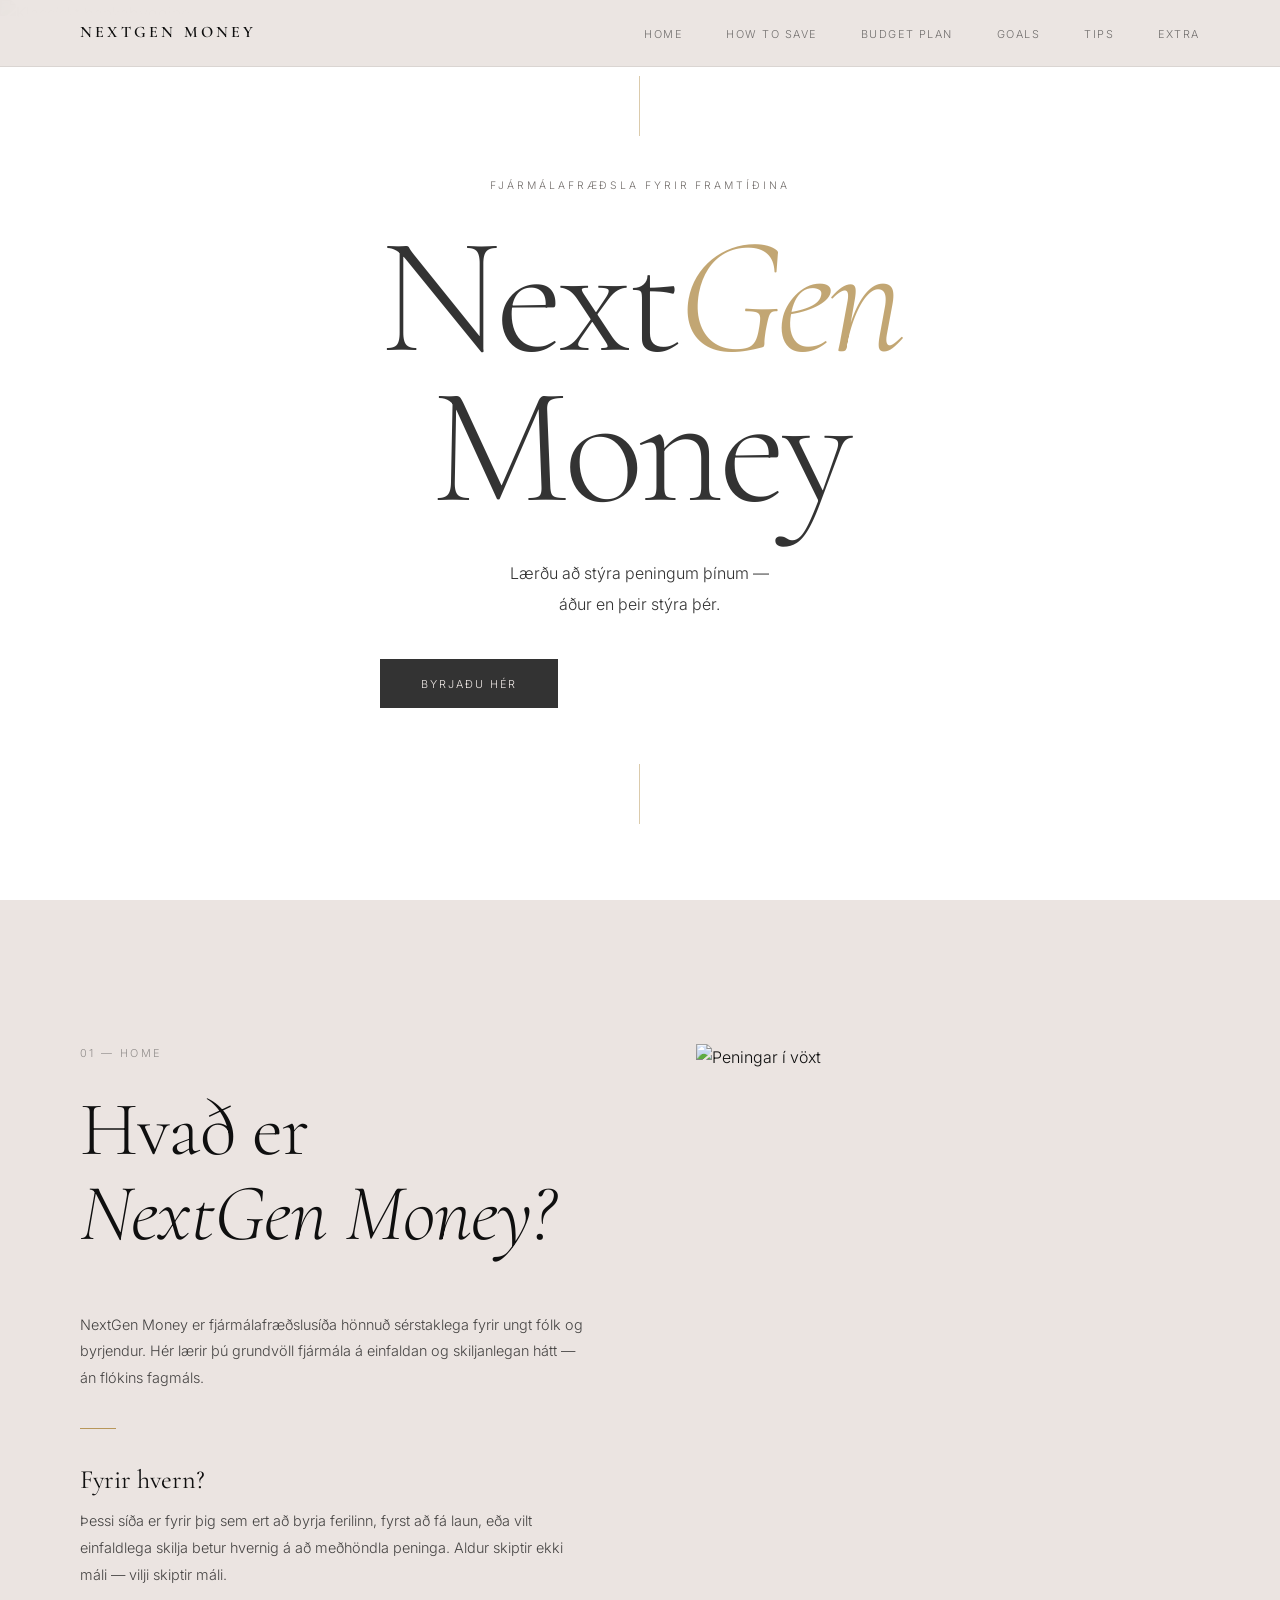
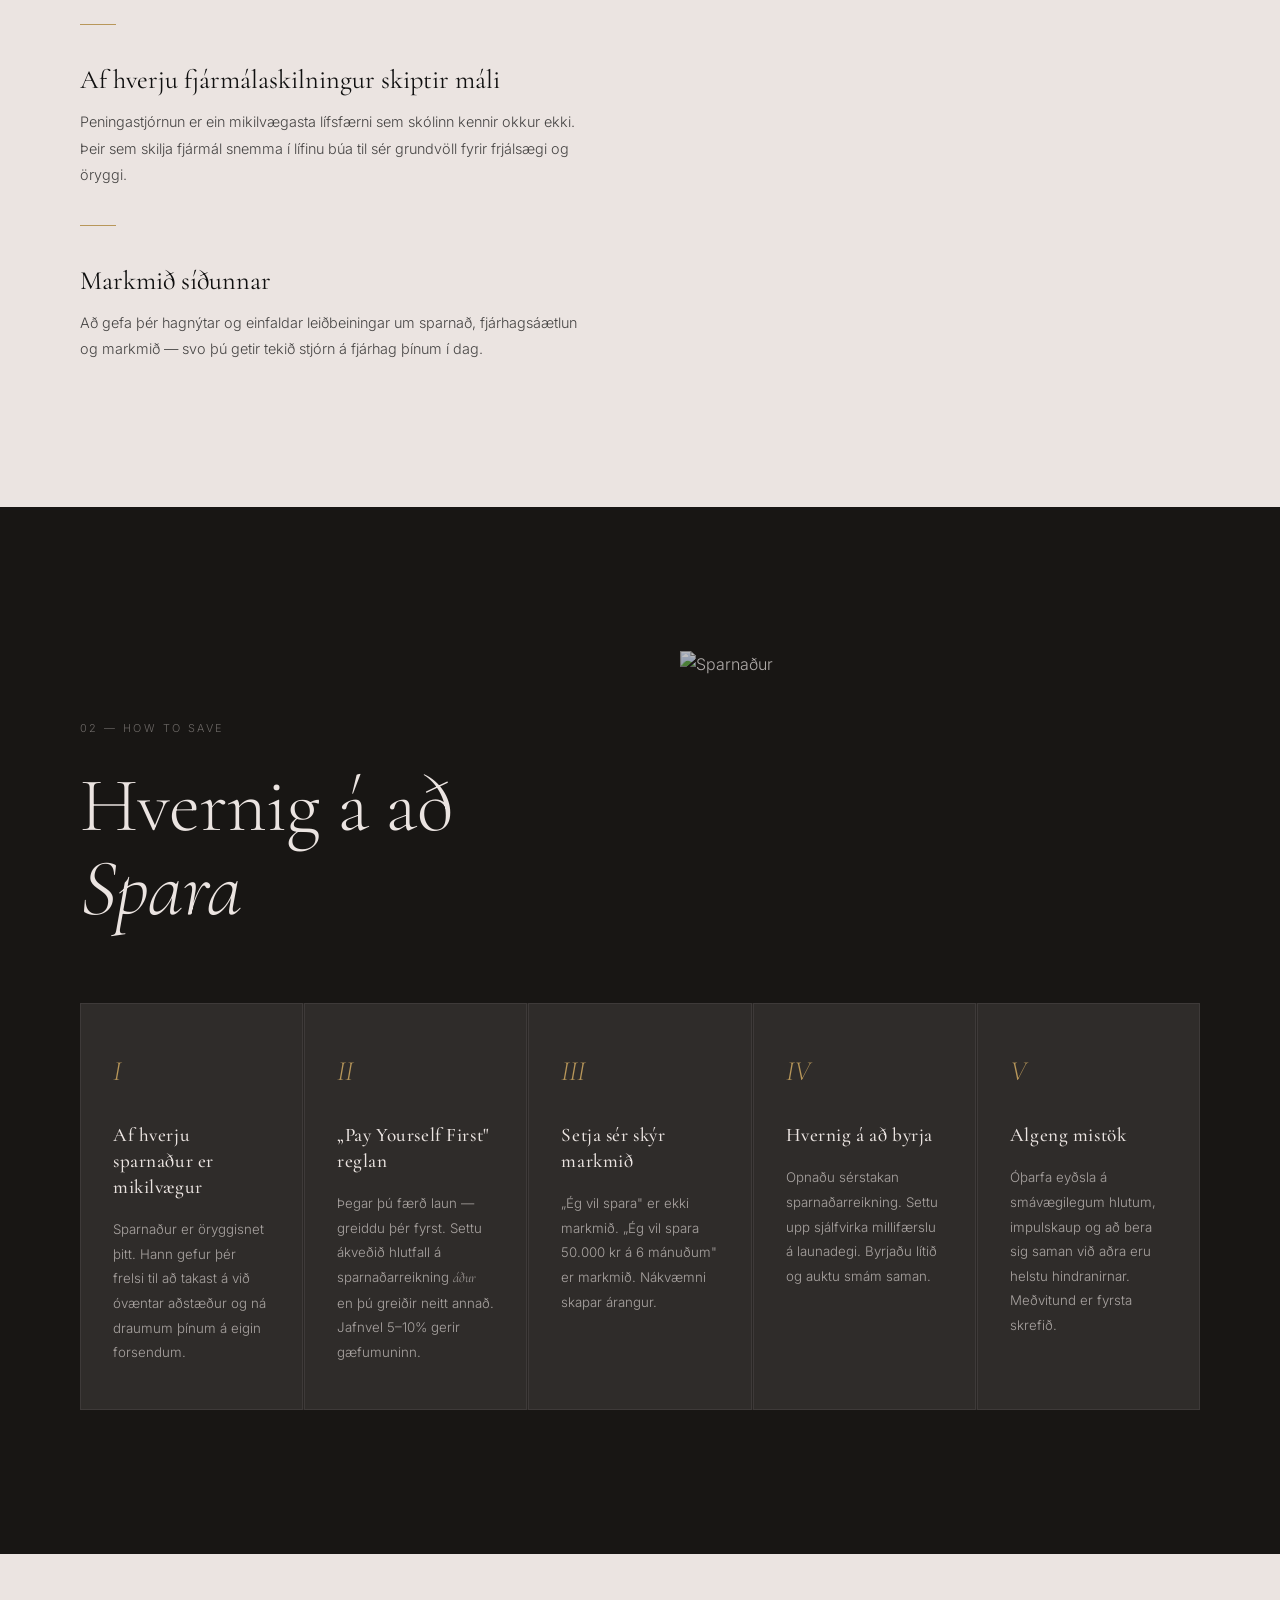
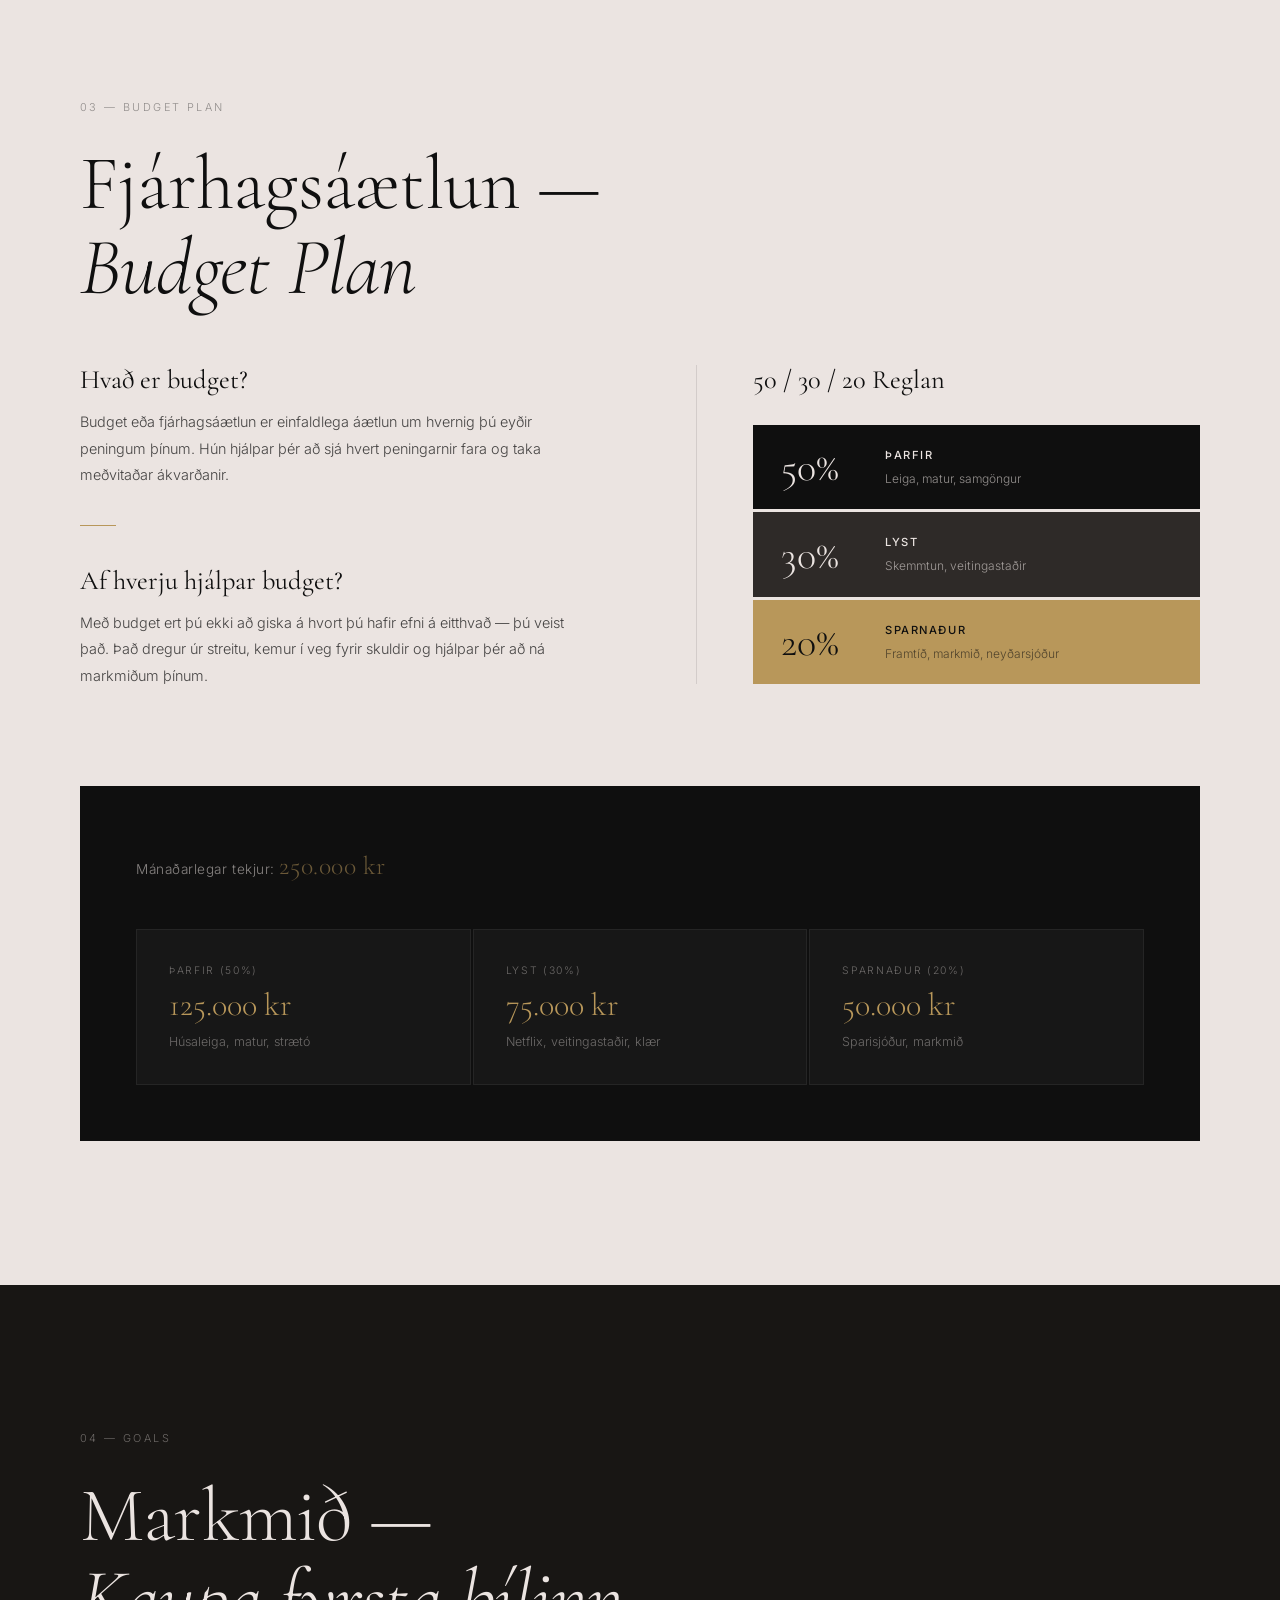
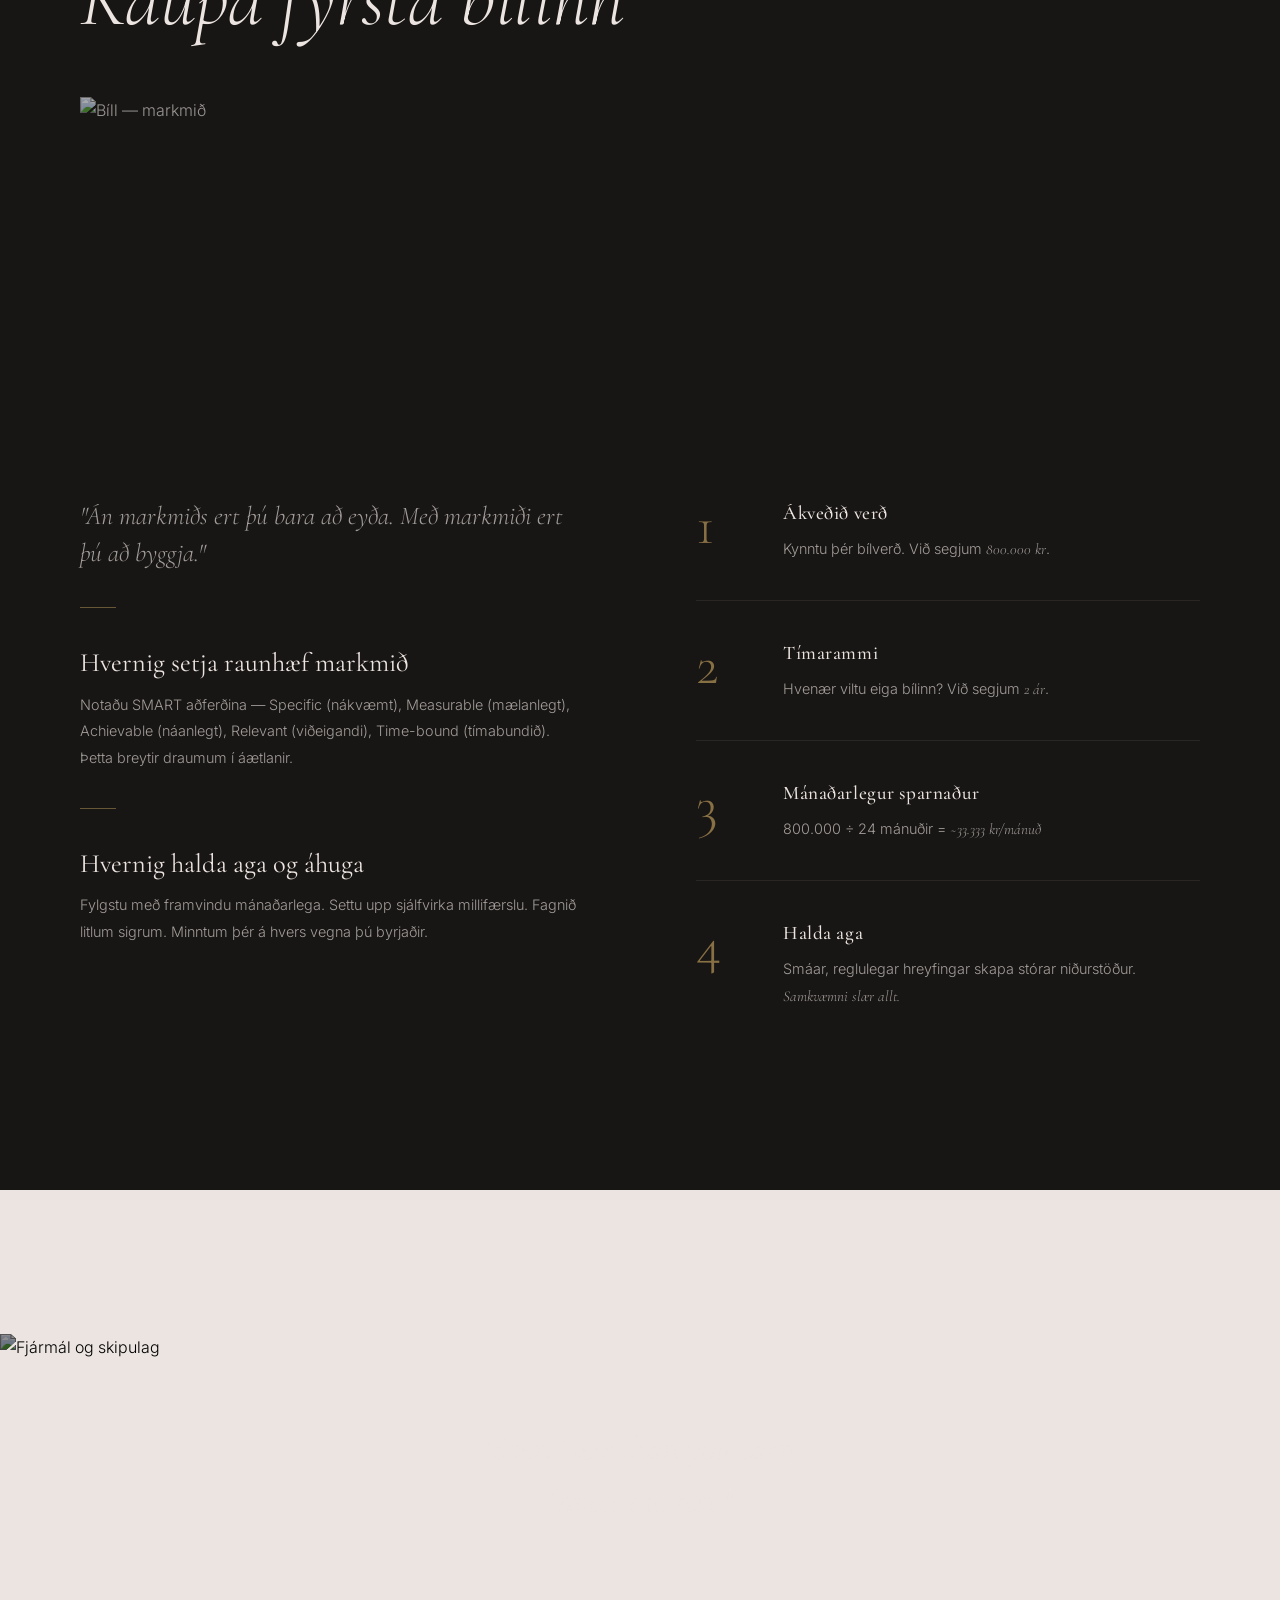
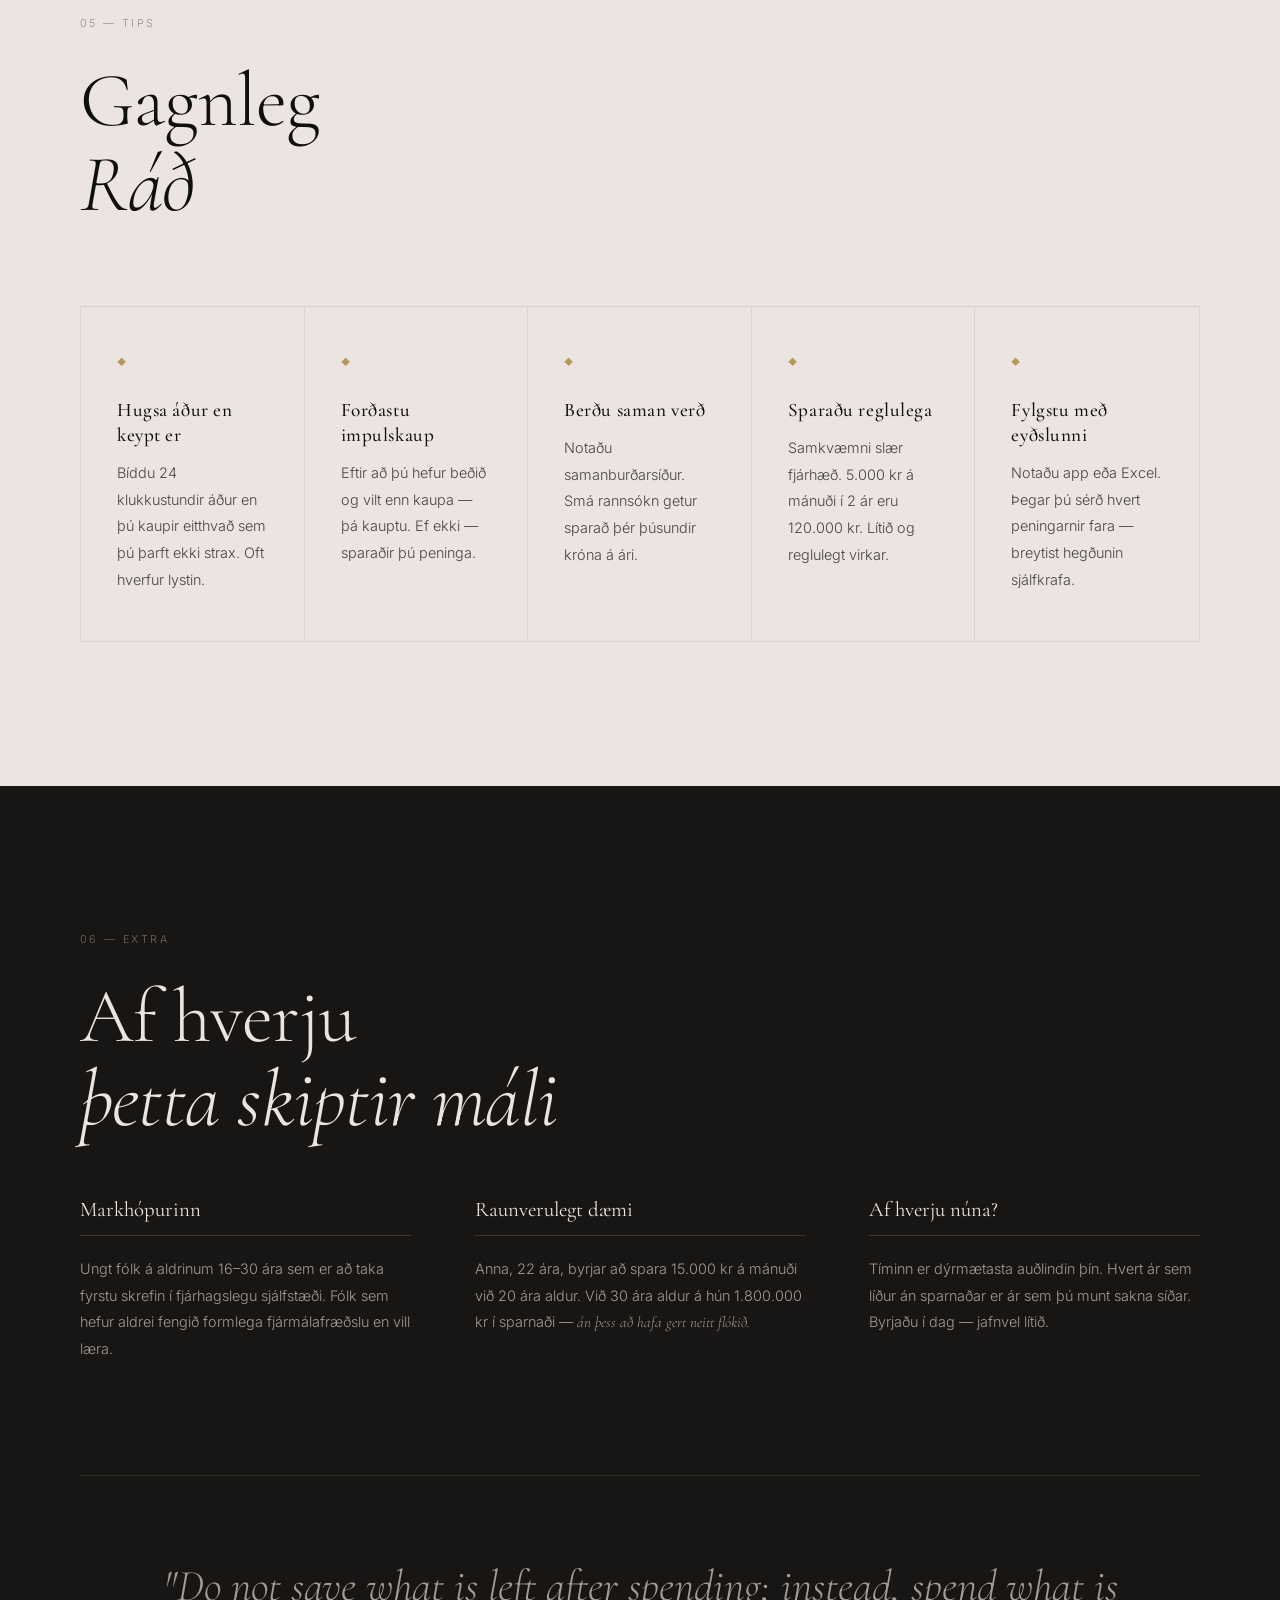
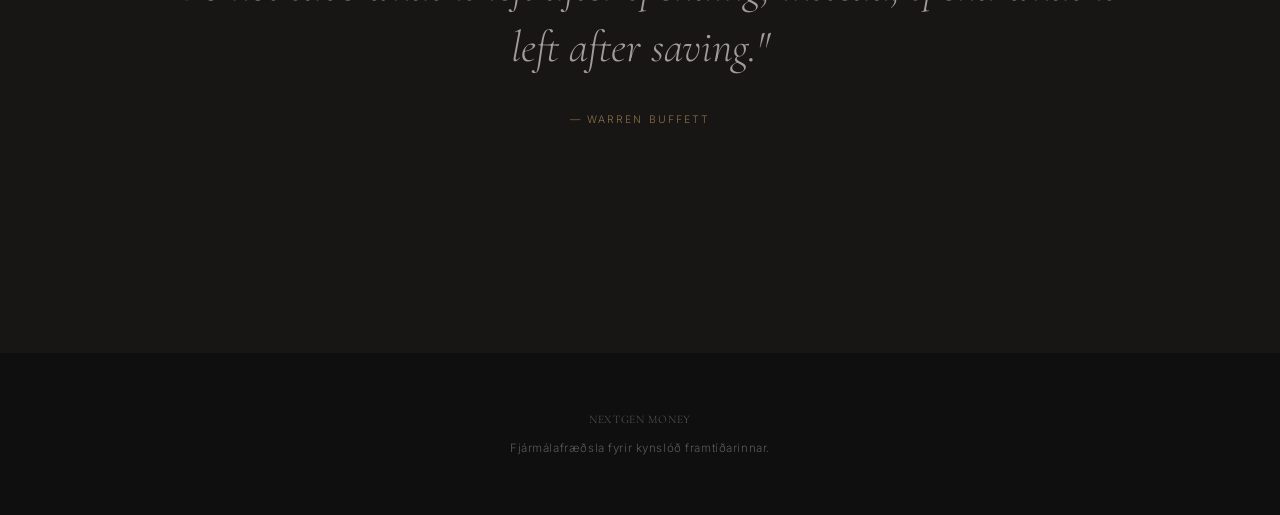
==== commit db300746: "Add curated Unsplash images to save, goals, tips sections" ====
--- a/nextgen-money/index.html
+++ b/nextgen-money/index.html
@@ -116,8 +116,15 @@
   <!-- HOW TO SAVE -->
   <section id="save" class="section dark">
     <div class="container">
-      <span class="label light">02 — How to Save</span>
-      <h2>Hvernig á að<br><em>Spara</em></h2>
+      <div class="save-header">
+        <div>
+          <span class="label light">02 — How to Save</span>
+          <h2>Hvernig á að<br><em>Spara</em></h2>
+        </div>
+        <div class="save-header-img">
+          <img src="https://images.unsplash.com/photo-1579621970563-ebec7560ff3e?w=600&q=80&auto=format&fit=crop" alt="Sparnaður" />
+        </div>
+      </div>
       <div class="cards">
         <div class="card">
           <div class="card-num">I</div>
@@ -219,6 +226,10 @@
       <span class="label light">04 — Goals</span>
       <h2>Markmið —<br><em>Kaupa fyrsta bílinn</em></h2>
 
+      <div class="goals-img-wide">
+        <img src="https://images.unsplash.com/photo-1503376780353-7e6692767b70?w=1200&q=80&auto=format&fit=crop" alt="Bíll — markmið" />
+      </div>
+
       <div class="goals-split split">
         <div class="goals-text">
           <p class="lead">"Án markmiðs ert þú bara að eyða. Með markmiði ert þú að byggja."</p>
@@ -265,6 +276,12 @@
 
   <!-- TIPS -->
   <section id="tips" class="section tips">
+    <div class="tips-img-banner">
+      <img src="https://images.unsplash.com/photo-1554224155-6726b3ff858f?w=1600&q=80&auto=format&fit=crop&fit=crop&crop=center" alt="Fjármál og skipulag" />
+      <div class="tips-img-overlay">
+        <p>"Spend less than you earn.<br>Invest the rest."</p>
+      </div>
+    </div>
     <div class="container">
       <span class="label">05 — Tips</span>
       <h2>Gagnleg<br><em>Ráð</em></h2>
--- a/nextgen-money/styles.css
+++ b/nextgen-money/styles.css
@@ -626,10 +626,98 @@
 }
 
 /* ============================================
+   SAVE HEADER IMAGE
+   ============================================ */
+.save-header {
+  display: grid;
+  grid-template-columns: 1fr 1fr;
+  gap: 5rem;
+  align-items: end;
+  margin-bottom: 0;
+}
+
+.save-header h2 {
+  margin-bottom: 0;
+}
+
+.save-header-img {
+  overflow: hidden;
+  height: 280px;
+}
+
+.save-header-img img {
+  width: 100%;
+  height: 100%;
+  object-fit: cover;
+  filter: grayscale(20%) brightness(0.75);
+  transition: transform 0.6s ease;
+}
+
+.save-header-img:hover img {
+  transform: scale(1.03);
+}
+
+/* ============================================
+   GOALS WIDE IMAGE
+   ============================================ */
+.goals-img-wide {
+  width: 100%;
+  height: 320px;
+  overflow: hidden;
+  margin-bottom: 5rem;
+}
+
+.goals-img-wide img {
+  width: 100%;
+  height: 100%;
+  object-fit: cover;
+  object-position: center 60%;
+  filter: grayscale(15%) brightness(0.65) contrast(1.05);
+  transition: transform 0.8s ease;
+}
+
+.goals-img-wide:hover img {
+  transform: scale(1.02);
+}
+
+/* ============================================
    TIPS
    ============================================ */
 .tips {
   background: var(--cream);
+}
+
+.tips-img-banner {
+  position: relative;
+  height: 280px;
+  overflow: hidden;
+}
+
+.tips-img-banner img {
+  width: 100%;
+  height: 100%;
+  object-fit: cover;
+  object-position: center 40%;
+  filter: grayscale(20%) brightness(0.55) contrast(1.1);
+}
+
+.tips-img-overlay {
+  position: absolute;
+  inset: 0;
+  display: flex;
+  align-items: center;
+  justify-content: center;
+}
+
+.tips-img-overlay p {
+  font-family: 'Cormorant Garamond', serif;
+  font-size: clamp(1.4rem, 3vw, 2.2rem);
+  font-style: italic;
+  font-weight: 300;
+  color: var(--cream);
+  opacity: 0.9;
+  text-align: center;
+  line-height: 1.5;
 }
 
 .tips-grid {
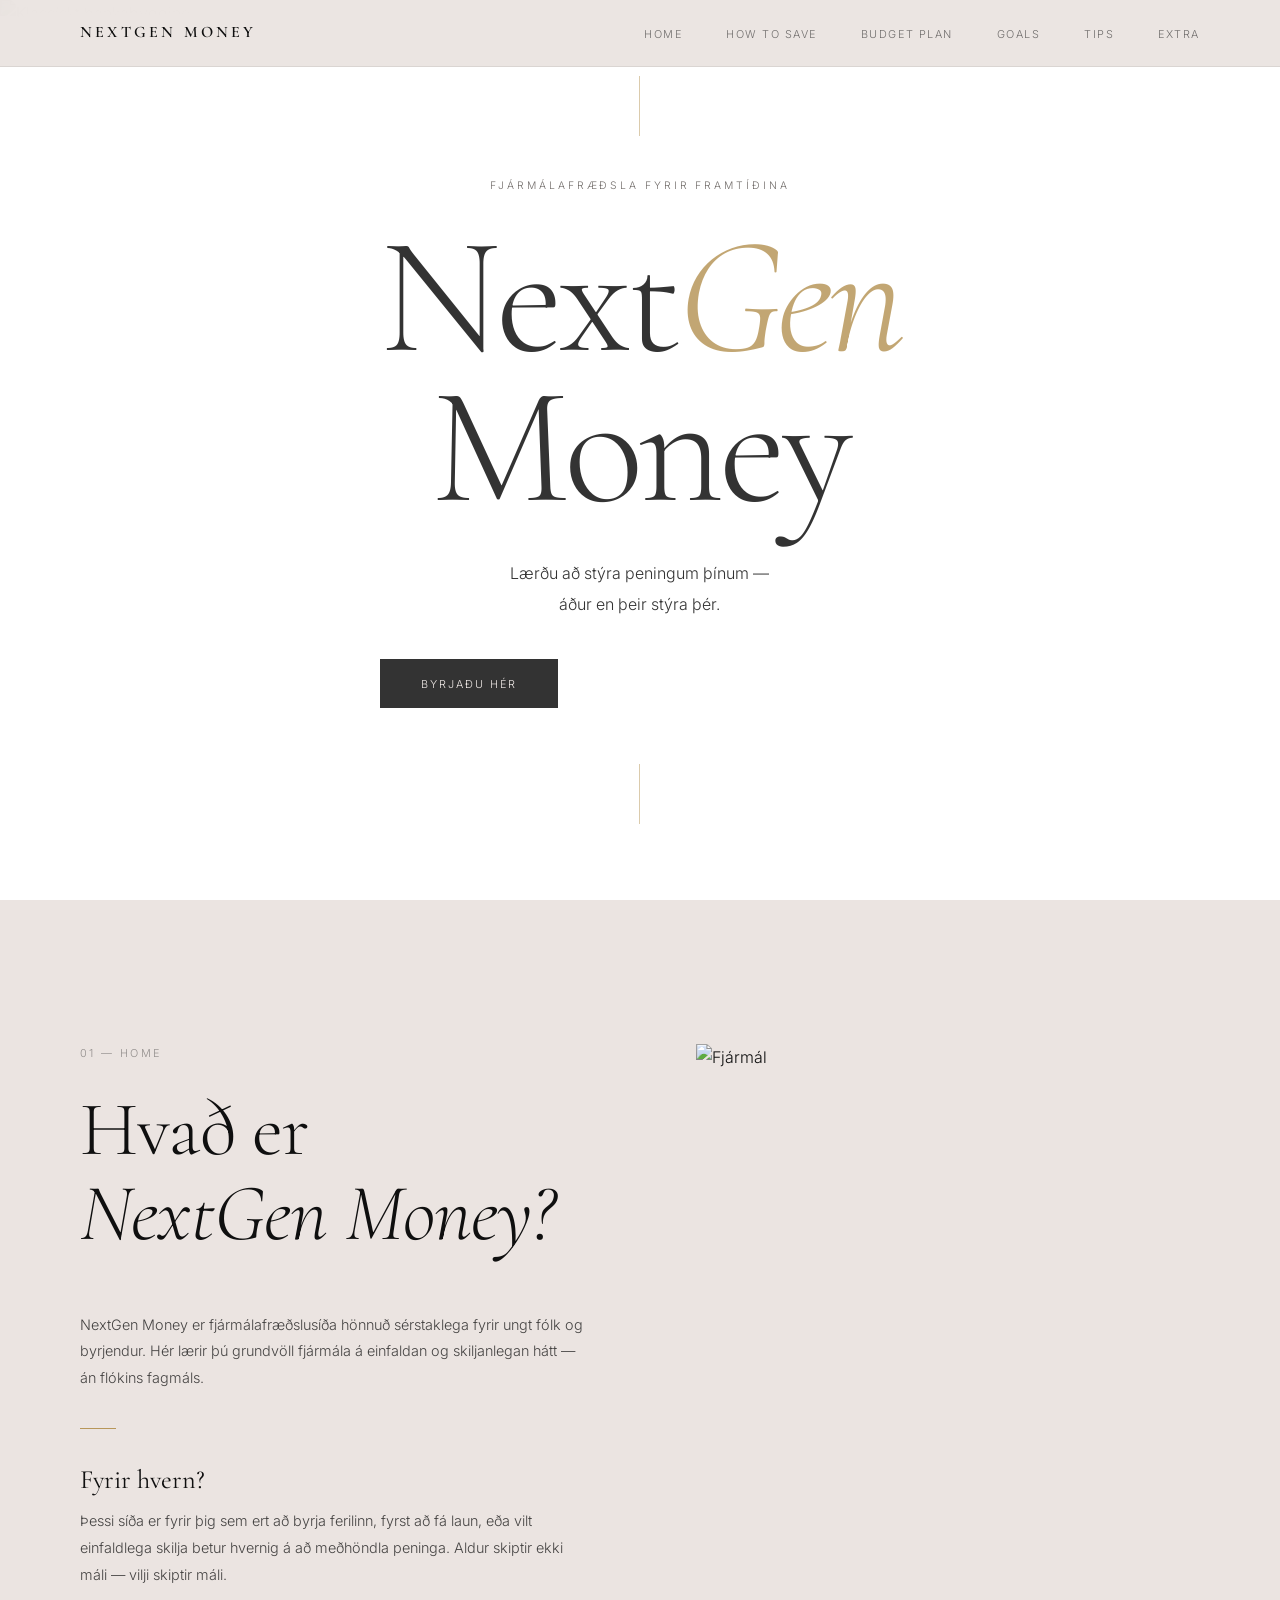
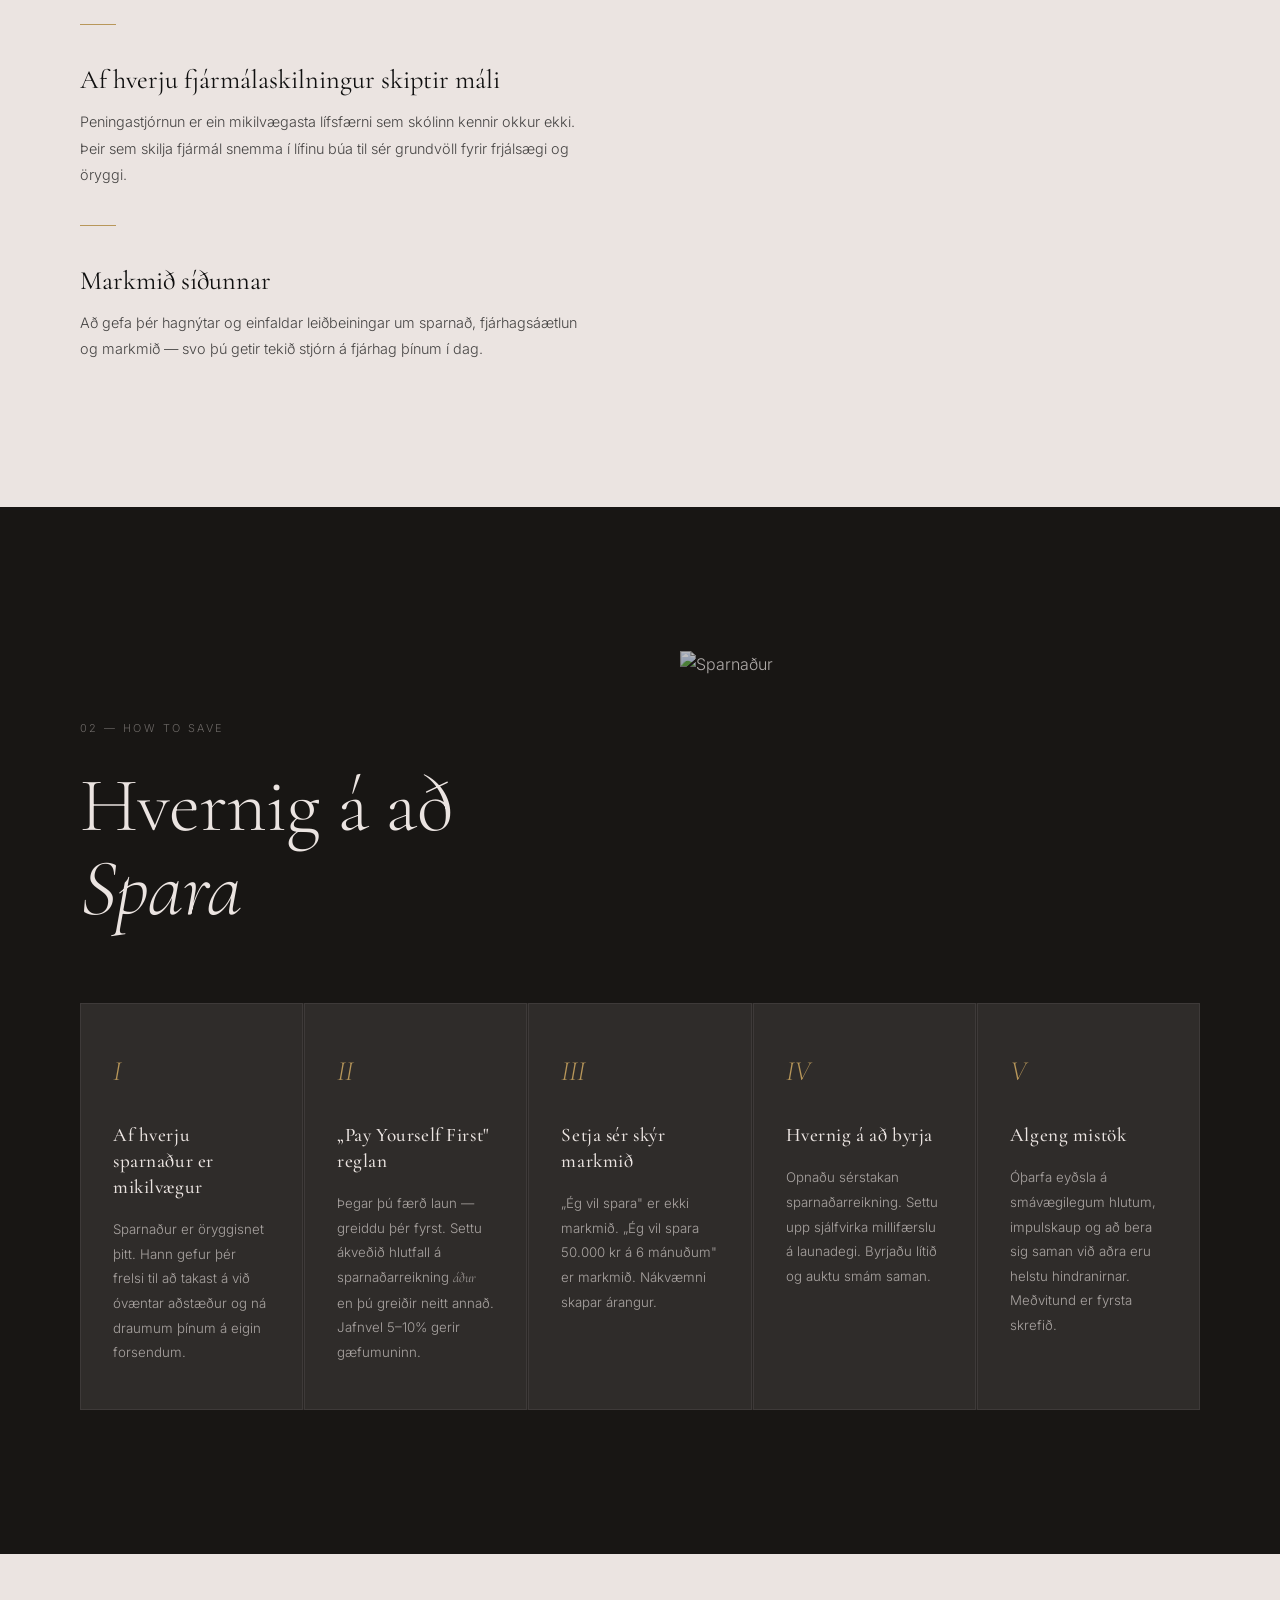
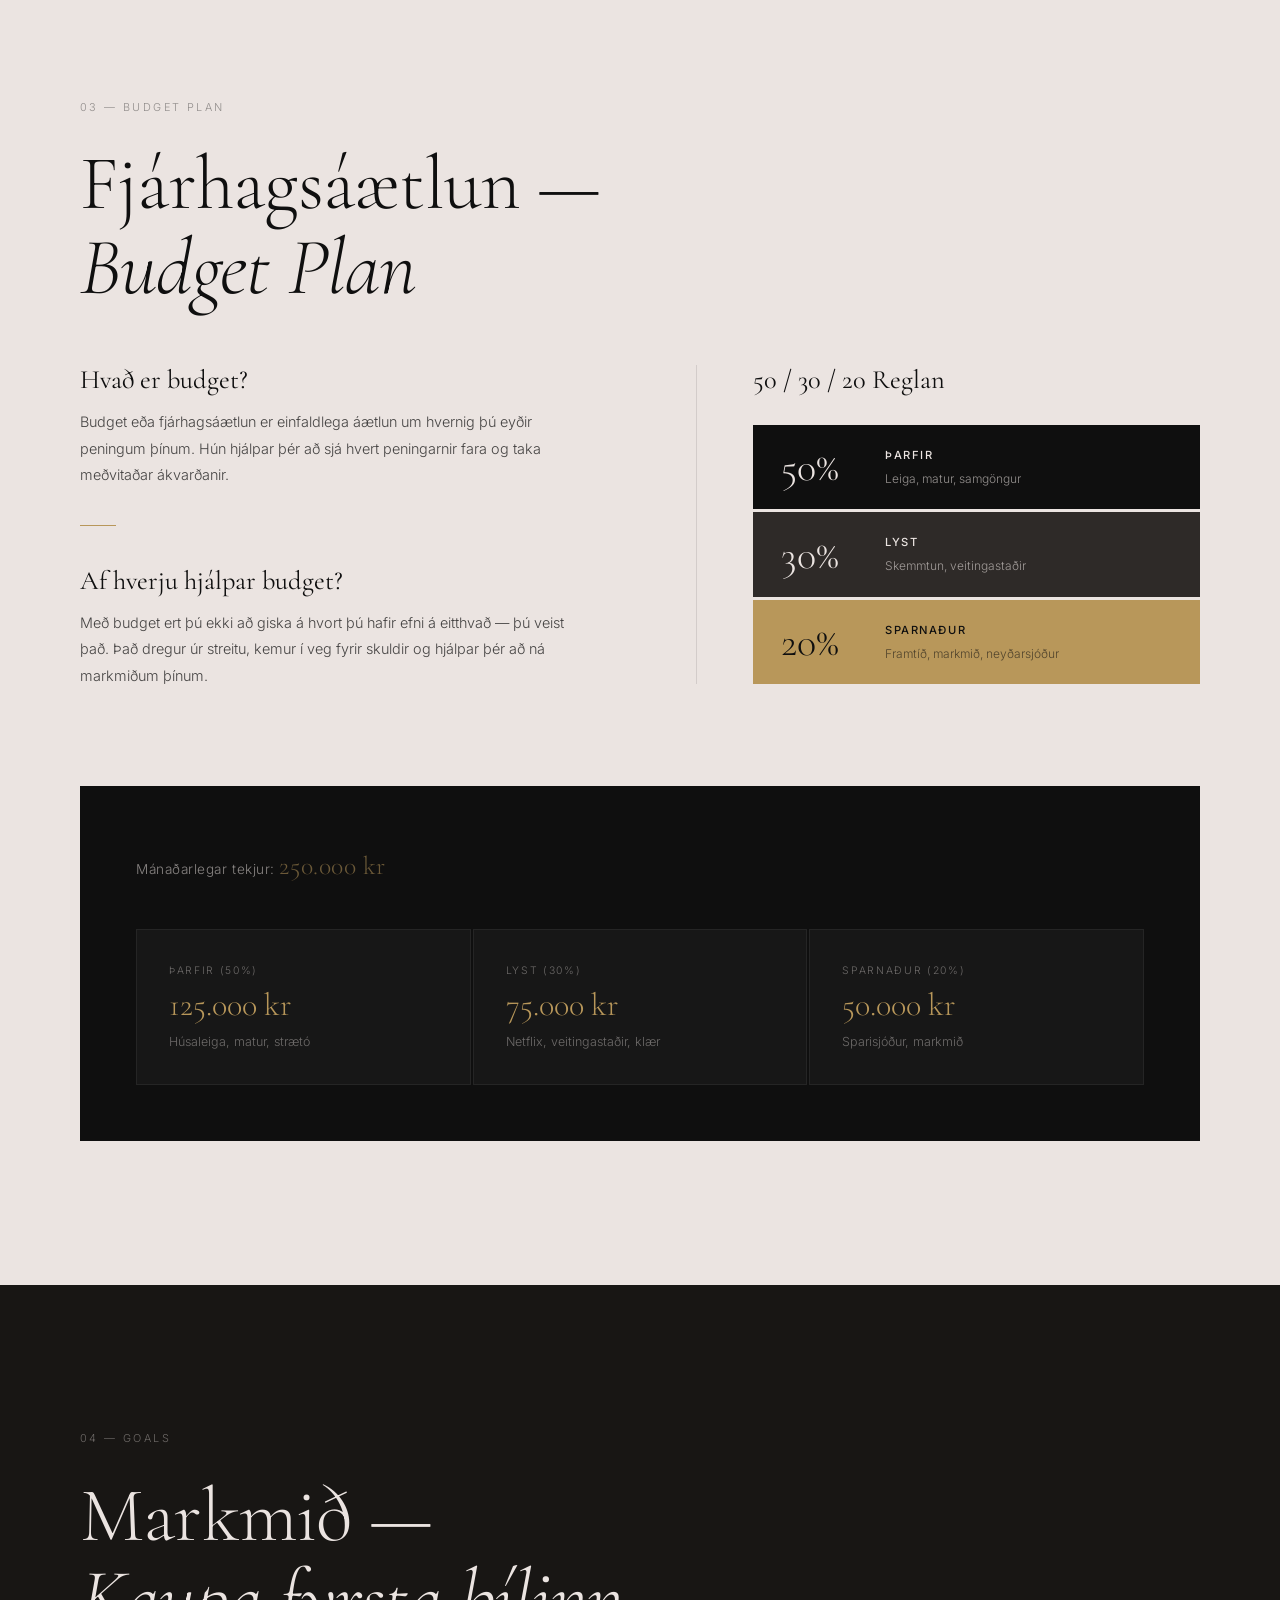
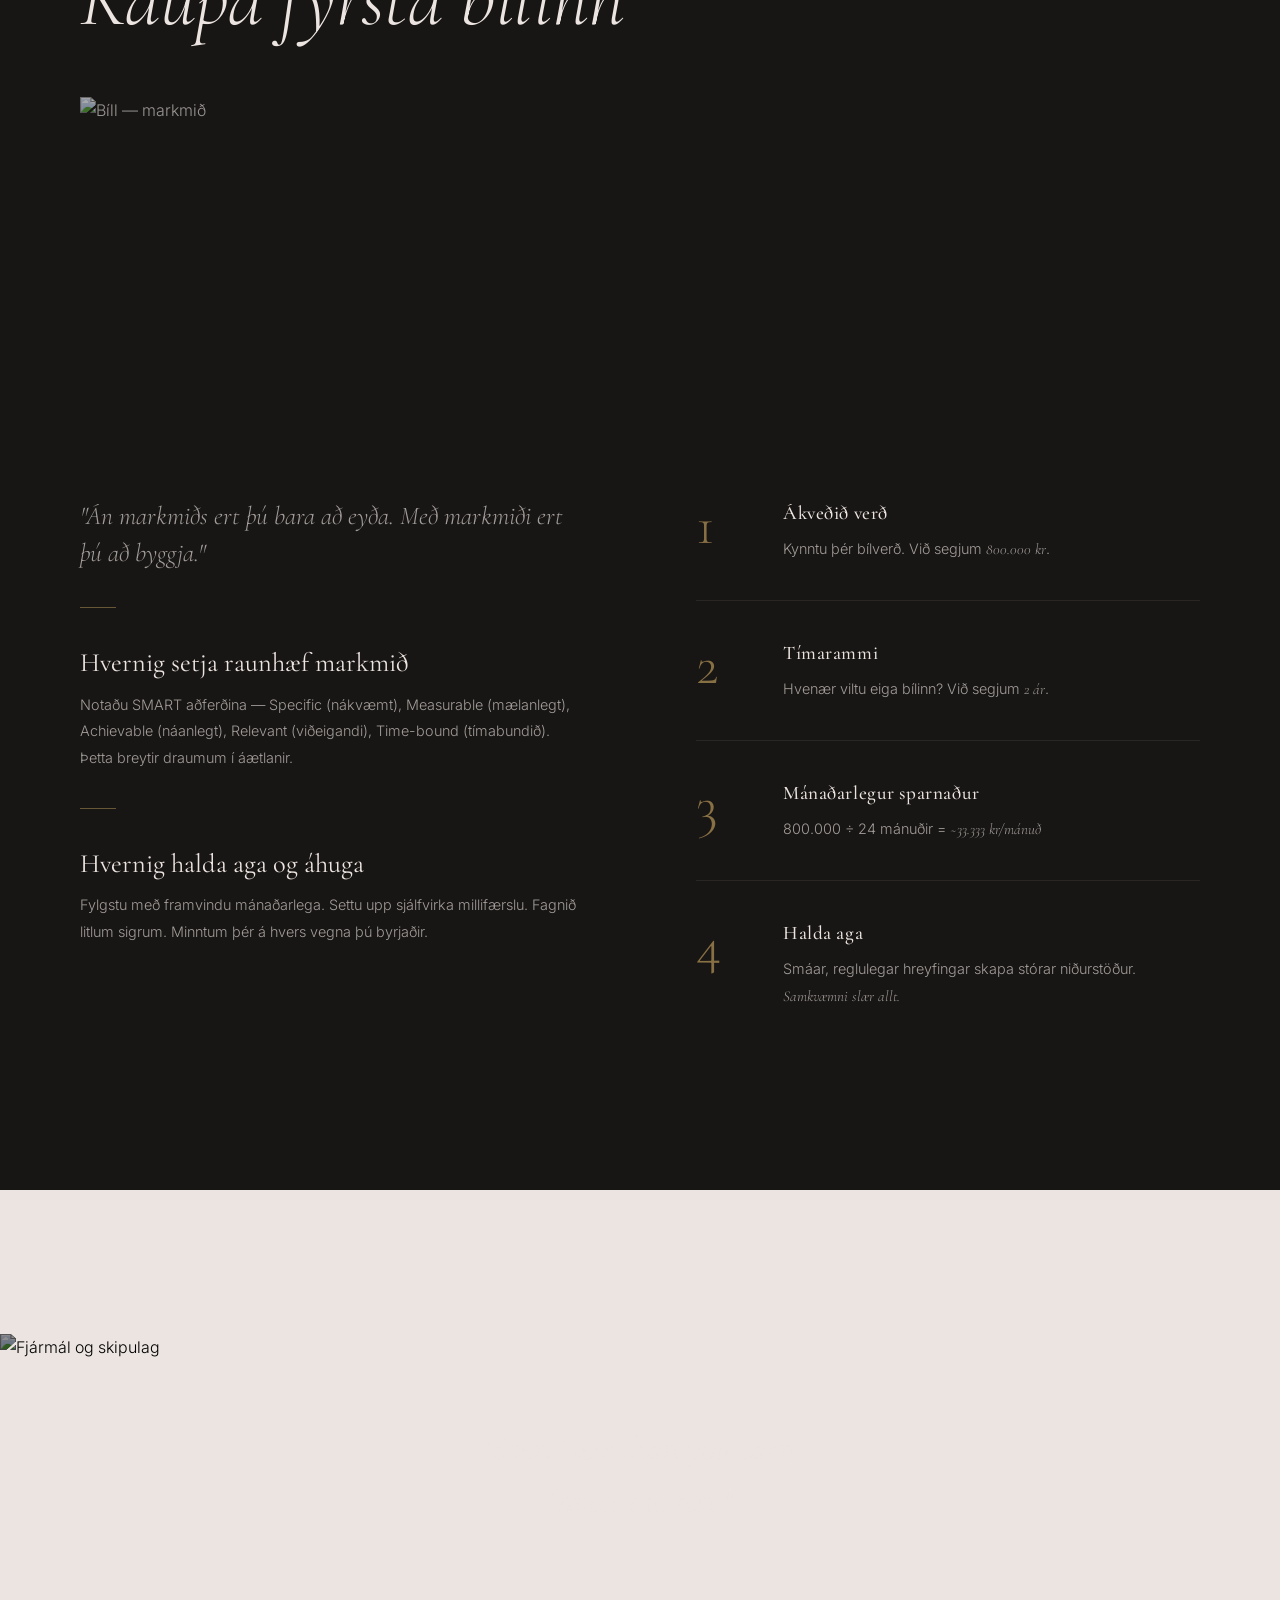
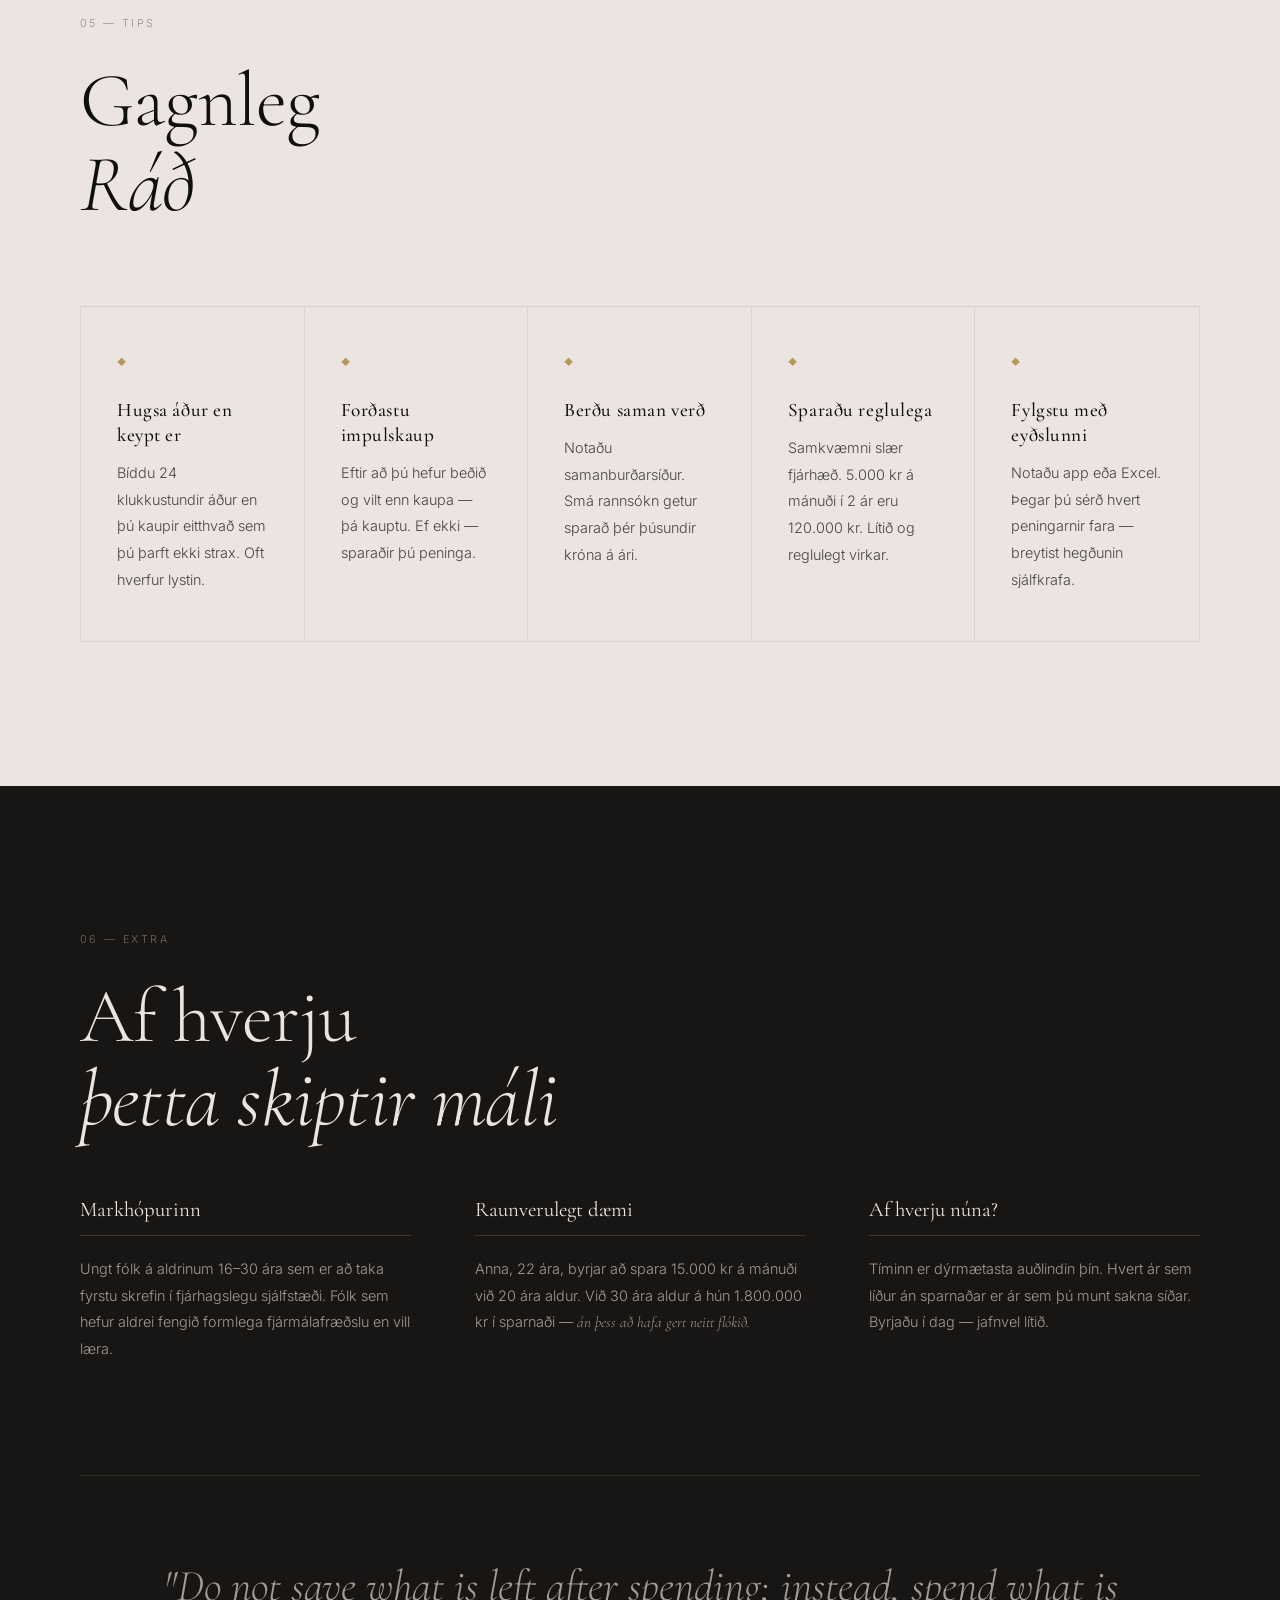
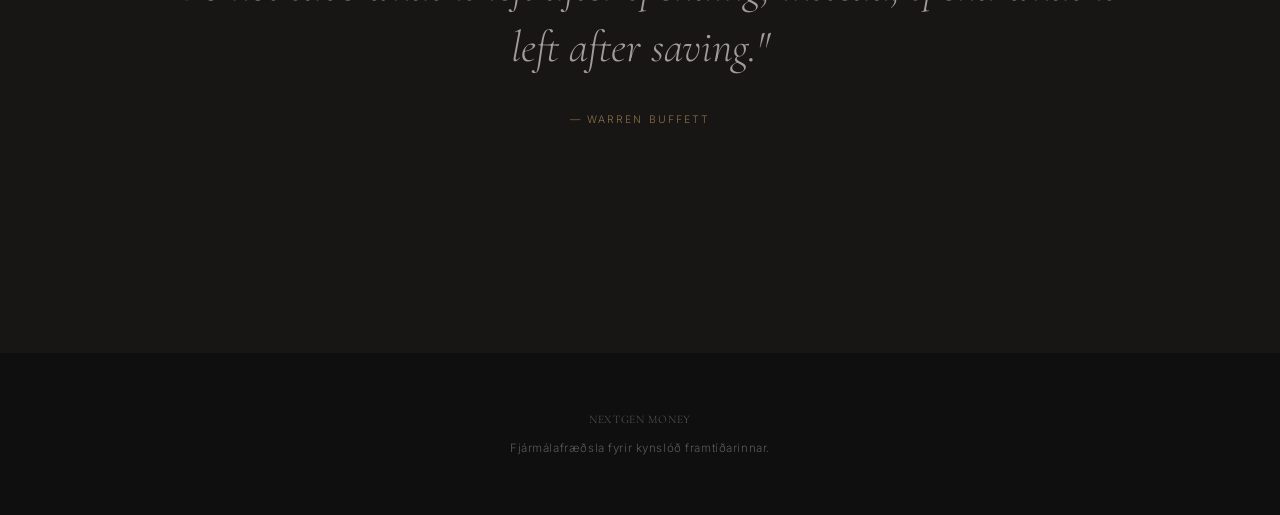
==== commit 737214a2: "Replace missing coins.jpg with Unsplash image" ====
--- a/nextgen-money/index.html
+++ b/nextgen-money/index.html
@@ -108,7 +108,7 @@
         <p data-key="about.goal">Að gefa þér hagnýtar og einfaldar leiðbeiningar um sparnað, fjárhagsáætlun og markmið — svo þú getir tekið stjórn á fjárhag þínum í dag.</p>
       </div>
       <div class="about-image">
-        <img src="images/coins.jpg" alt="Peningar í vöxt" />
+        <img src="https://images.unsplash.com/photo-1611974789855-9c2a0a7236a3?w=800&q=80&auto=format&fit=crop" alt="Fjármál" />
       </div>
     </div>
   </section>
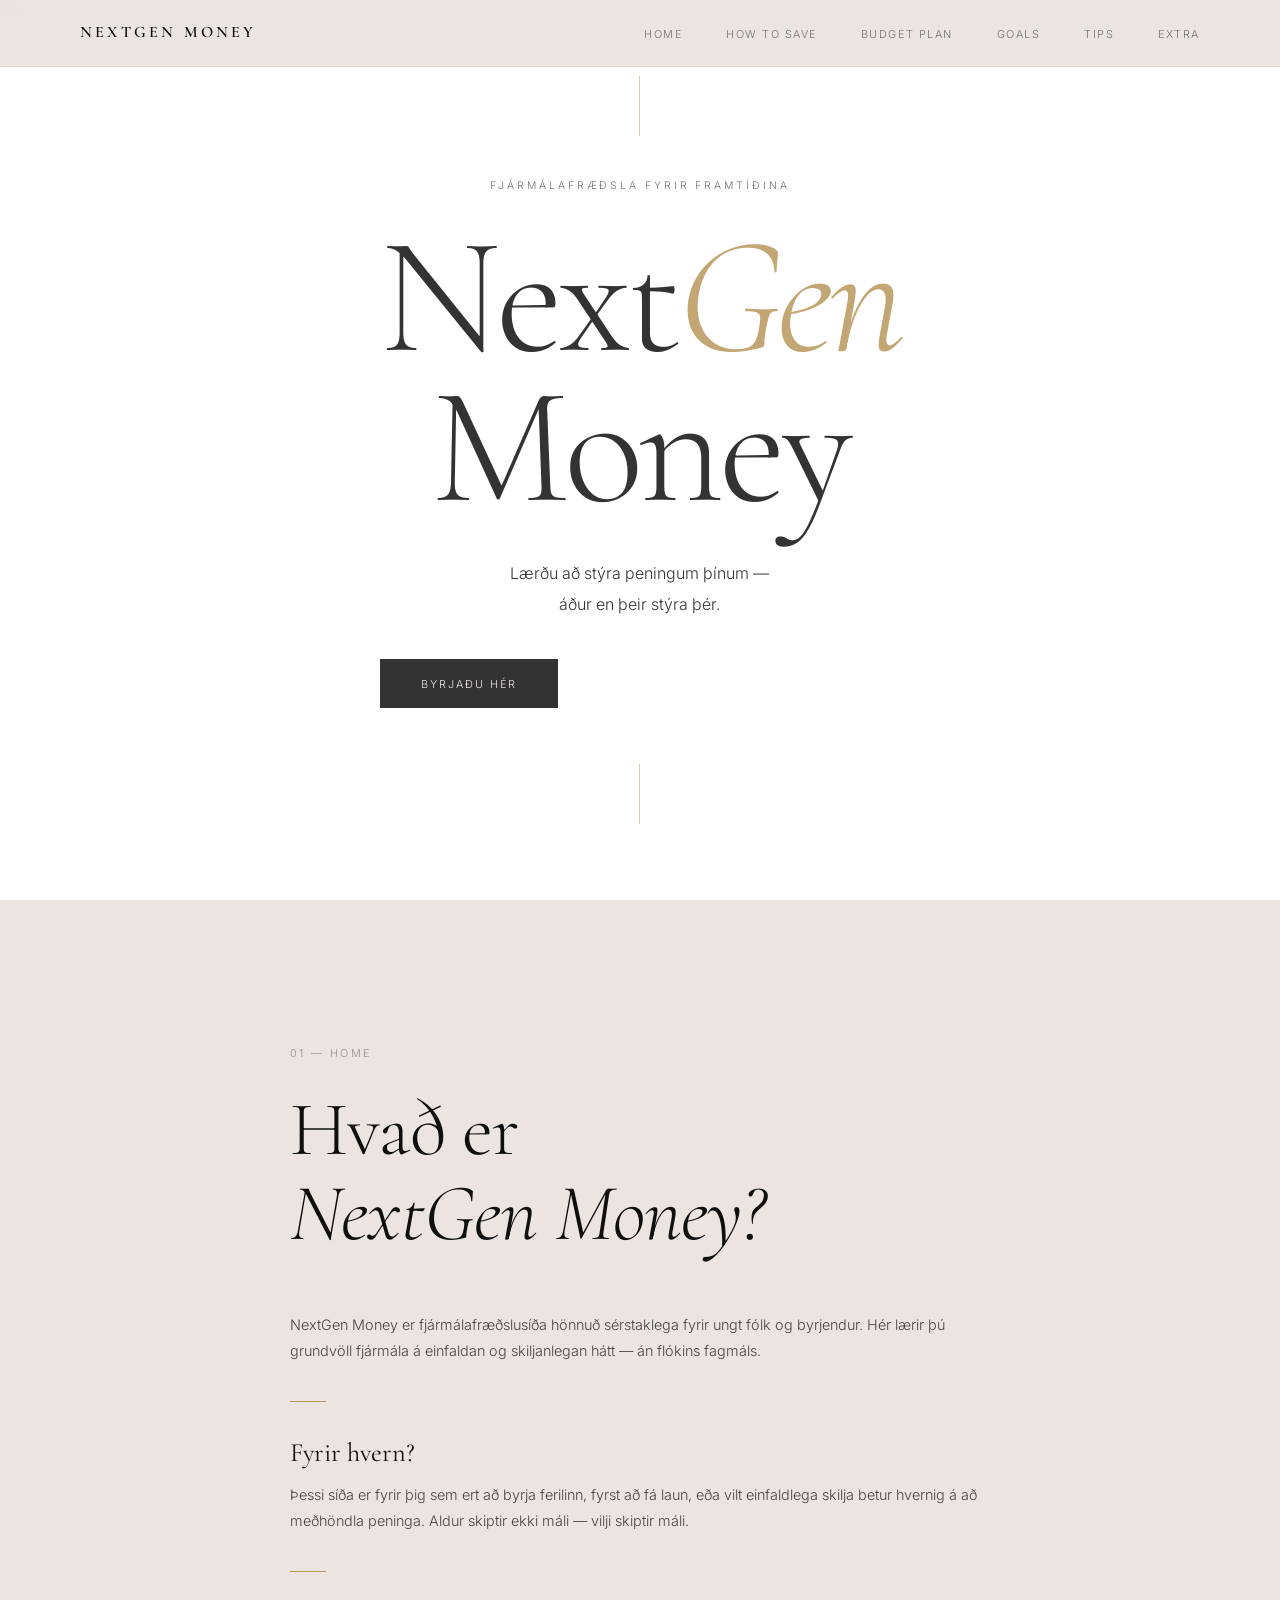
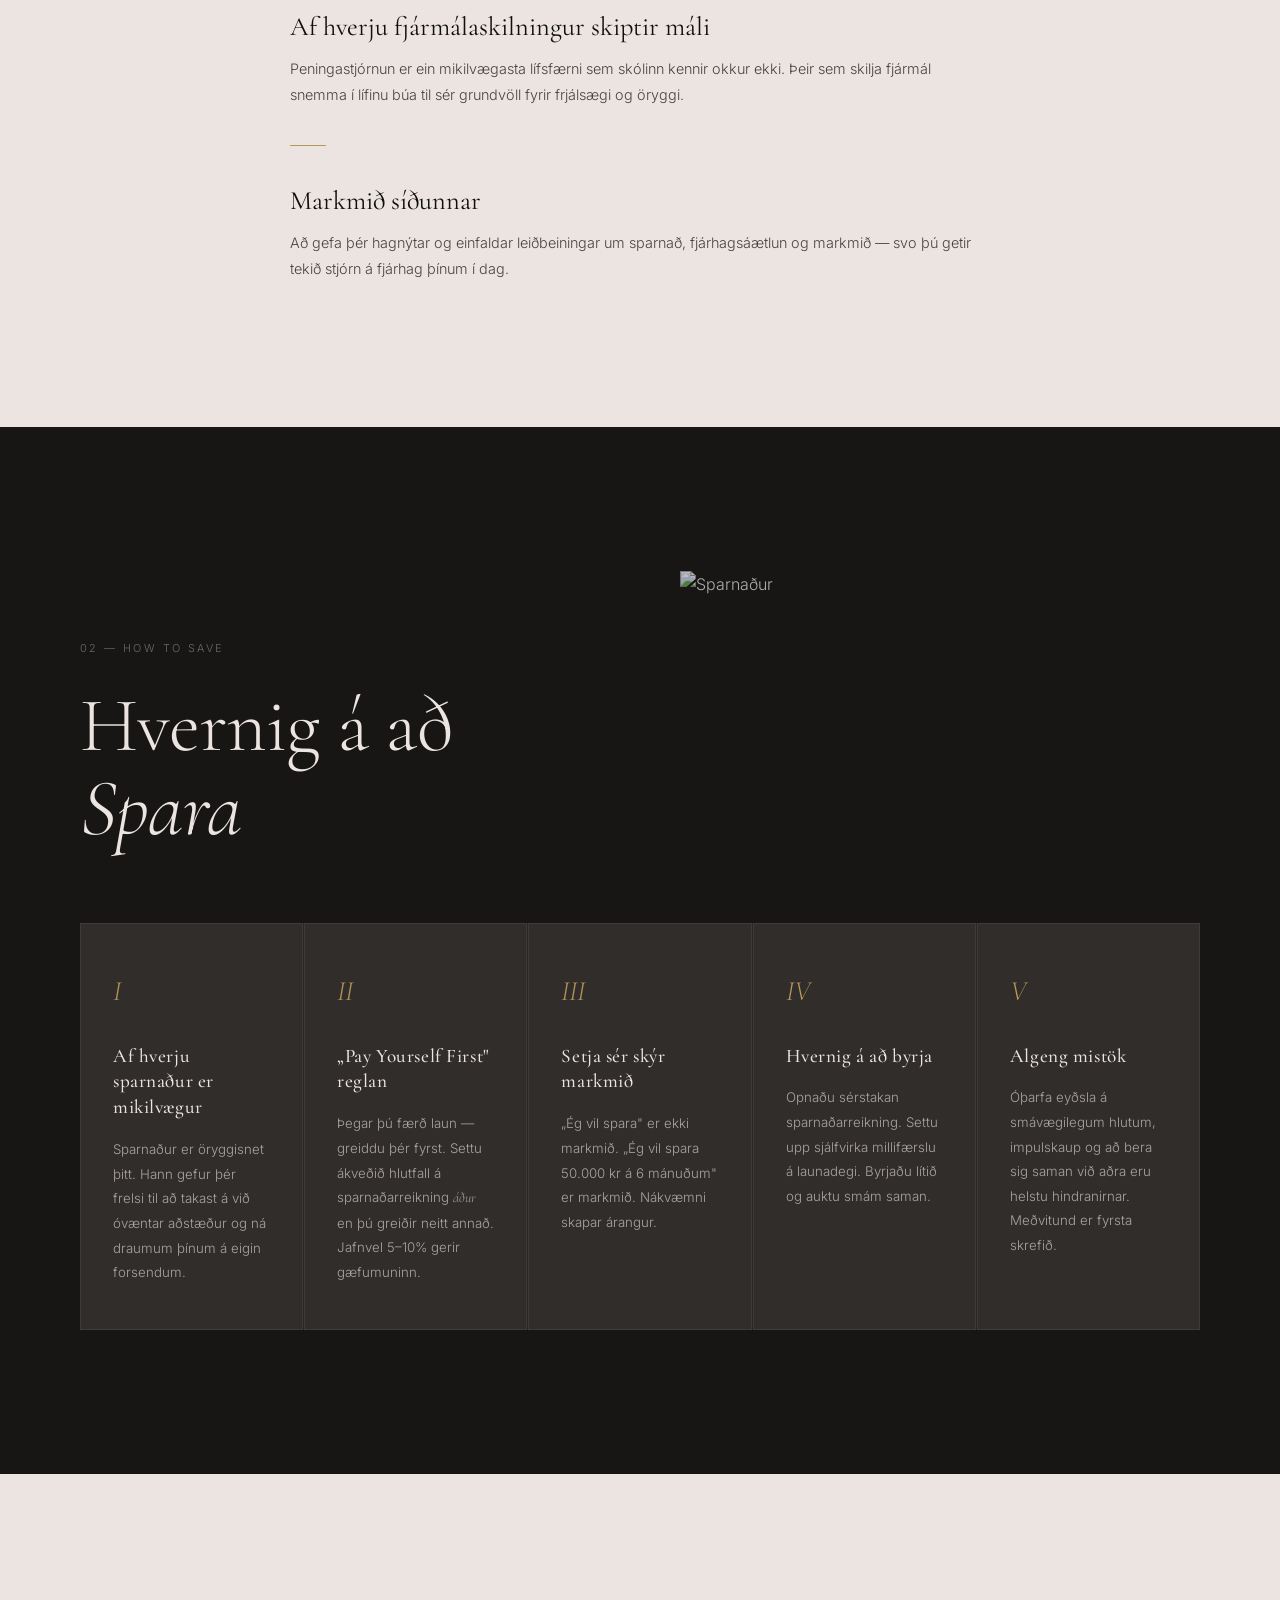
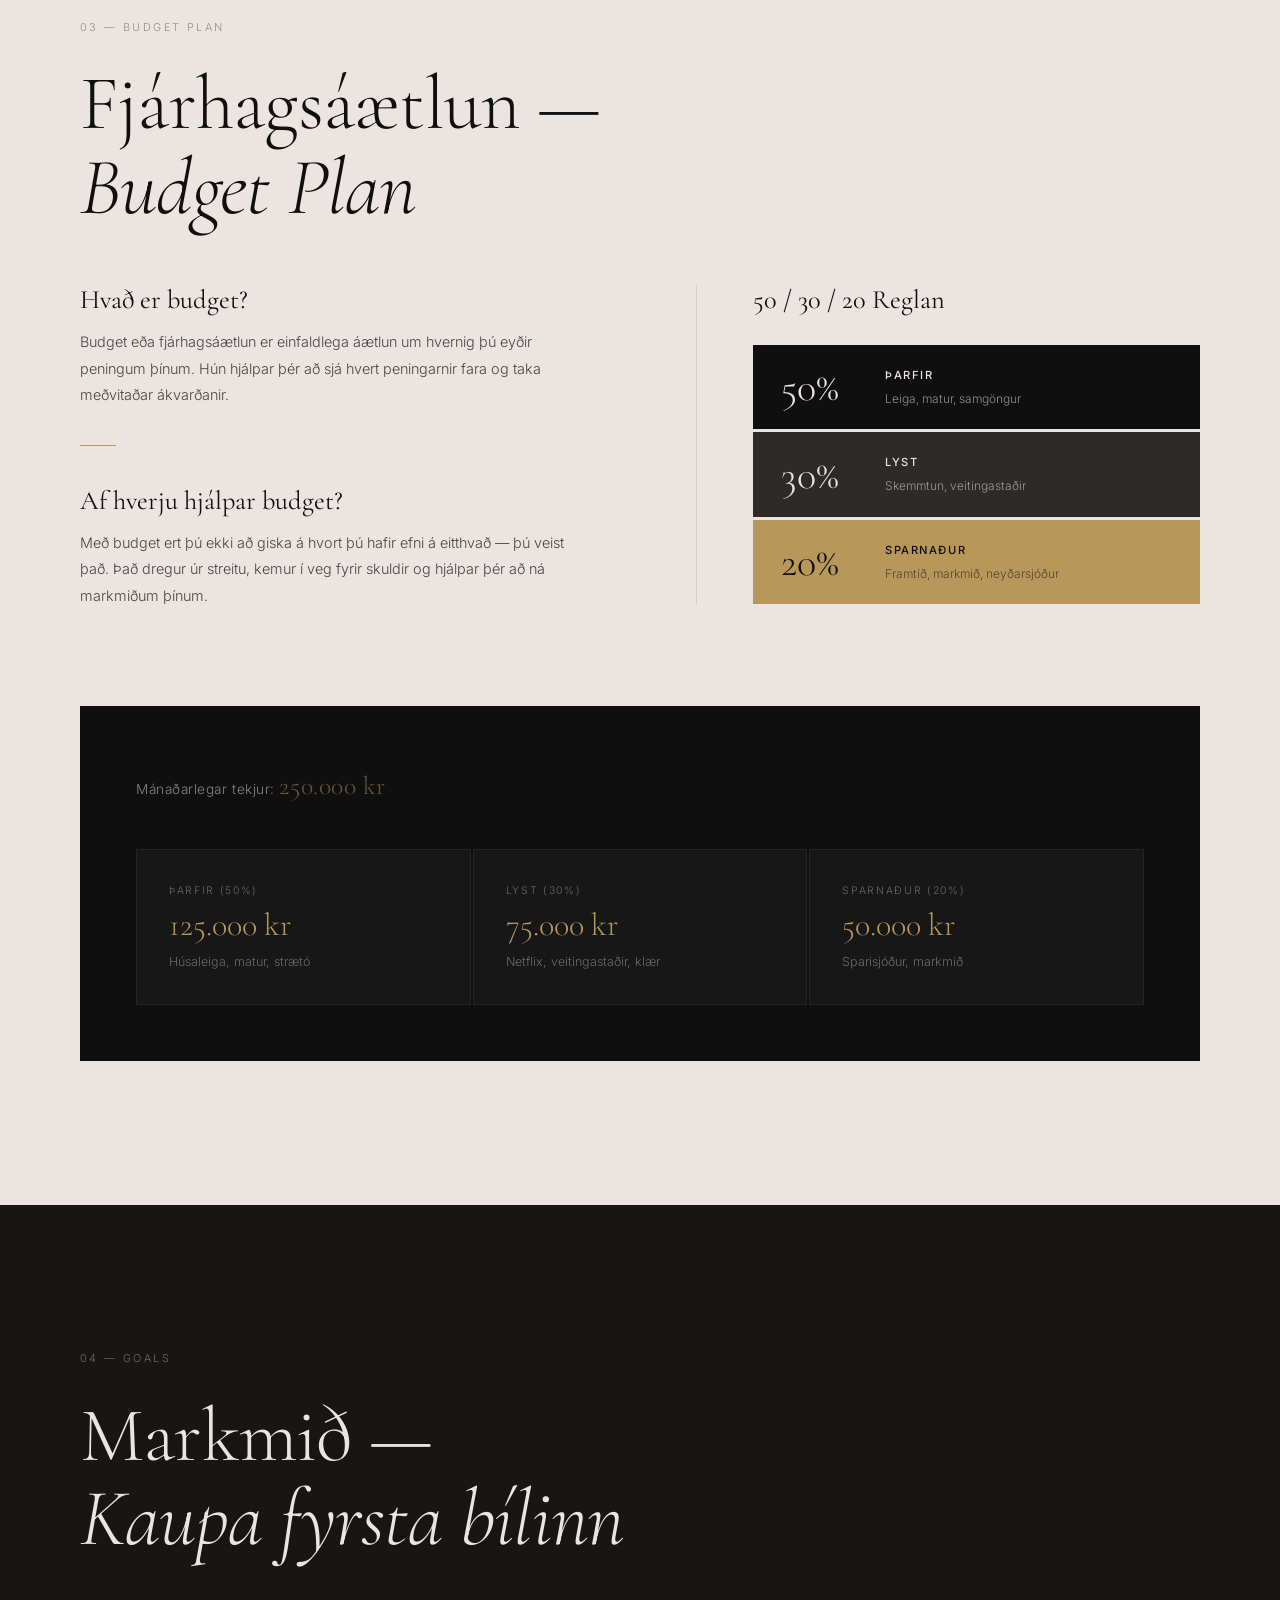
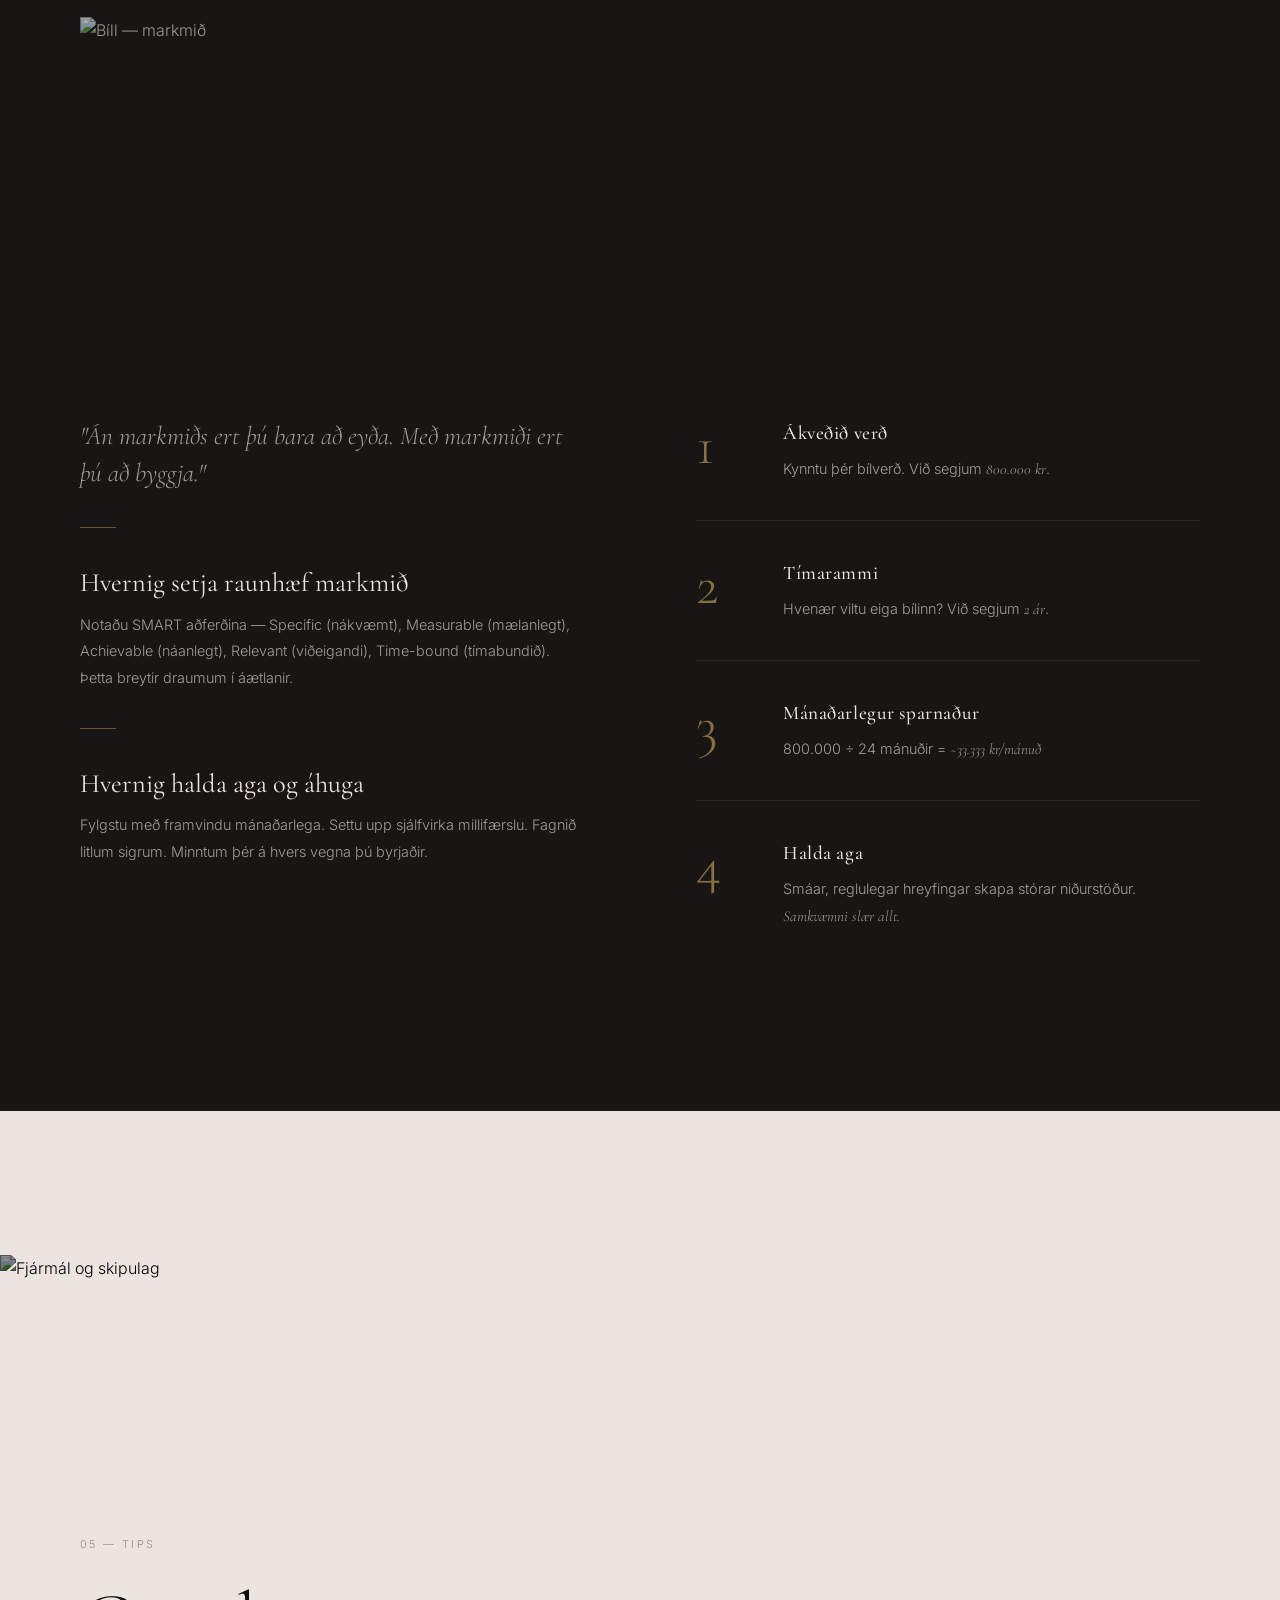
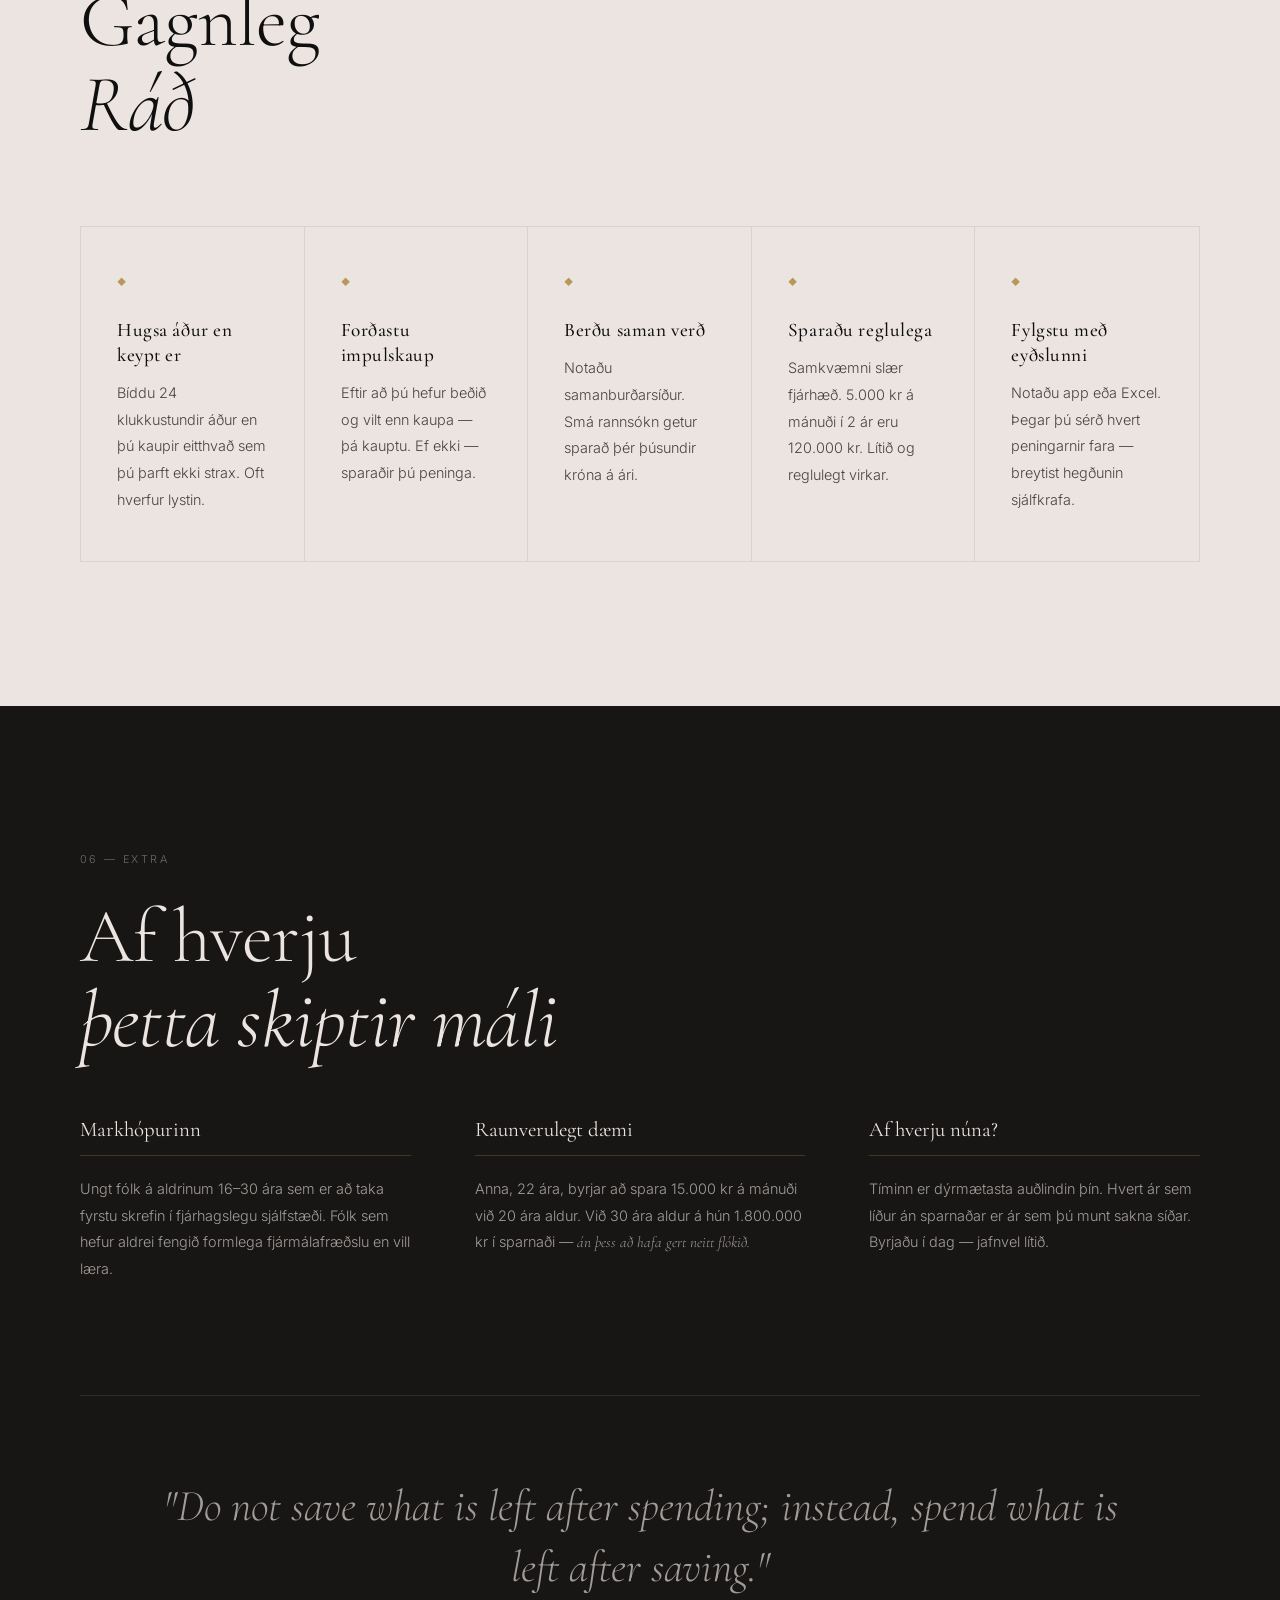
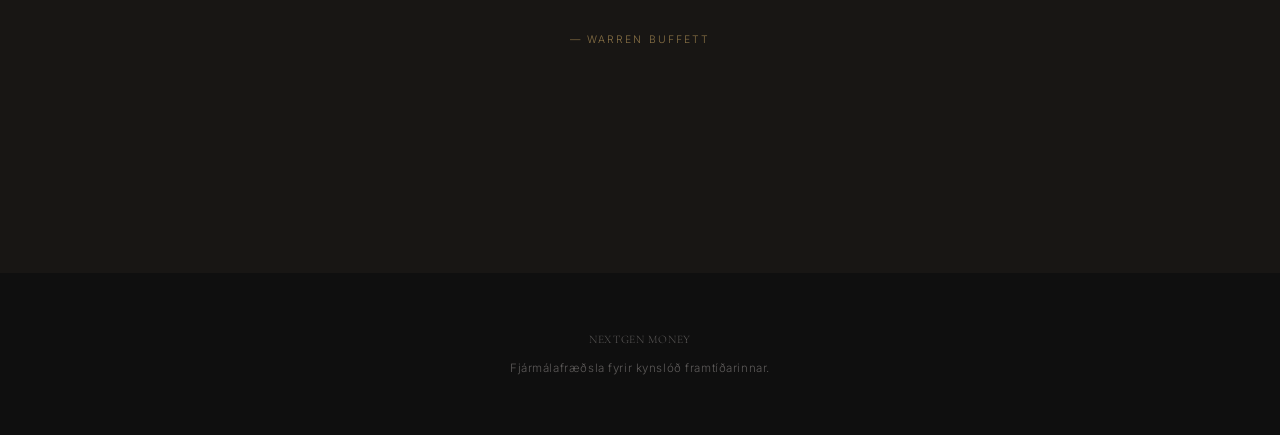
==== commit 52bb35c0: "Remove about image, center text layout" ====
--- a/nextgen-money/index.html
+++ b/nextgen-money/index.html
@@ -86,7 +86,7 @@
 
   <!-- ABOUT -->
   <section id="about" class="section about">
-    <div class="container split">
+    <div class="container about-single">
       <div class="about-text">
         <span class="label">01 — Home</span>
         <h2>Hvað er<br><em>NextGen Money?</em></h2>
@@ -106,9 +106,6 @@
 
         <h3>Markmið síðunnar</h3>
         <p data-key="about.goal">Að gefa þér hagnýtar og einfaldar leiðbeiningar um sparnað, fjárhagsáætlun og markmið — svo þú getir tekið stjórn á fjárhag þínum í dag.</p>
-      </div>
-      <div class="about-image">
-        <img src="https://images.unsplash.com/photo-1611974789855-9c2a0a7236a3?w=800&q=80&auto=format&fit=crop" alt="Fjármál" />
       </div>
     </div>
   </section>
--- a/nextgen-money/styles.css
+++ b/nextgen-money/styles.css
@@ -396,6 +396,12 @@
   margin-top: 0;
 }
 
+.about-single {
+  max-width: 780px;
+  margin-left: auto;
+  margin-right: auto;
+}
+
 .about-image {
   position: sticky;
   top: 120px;
